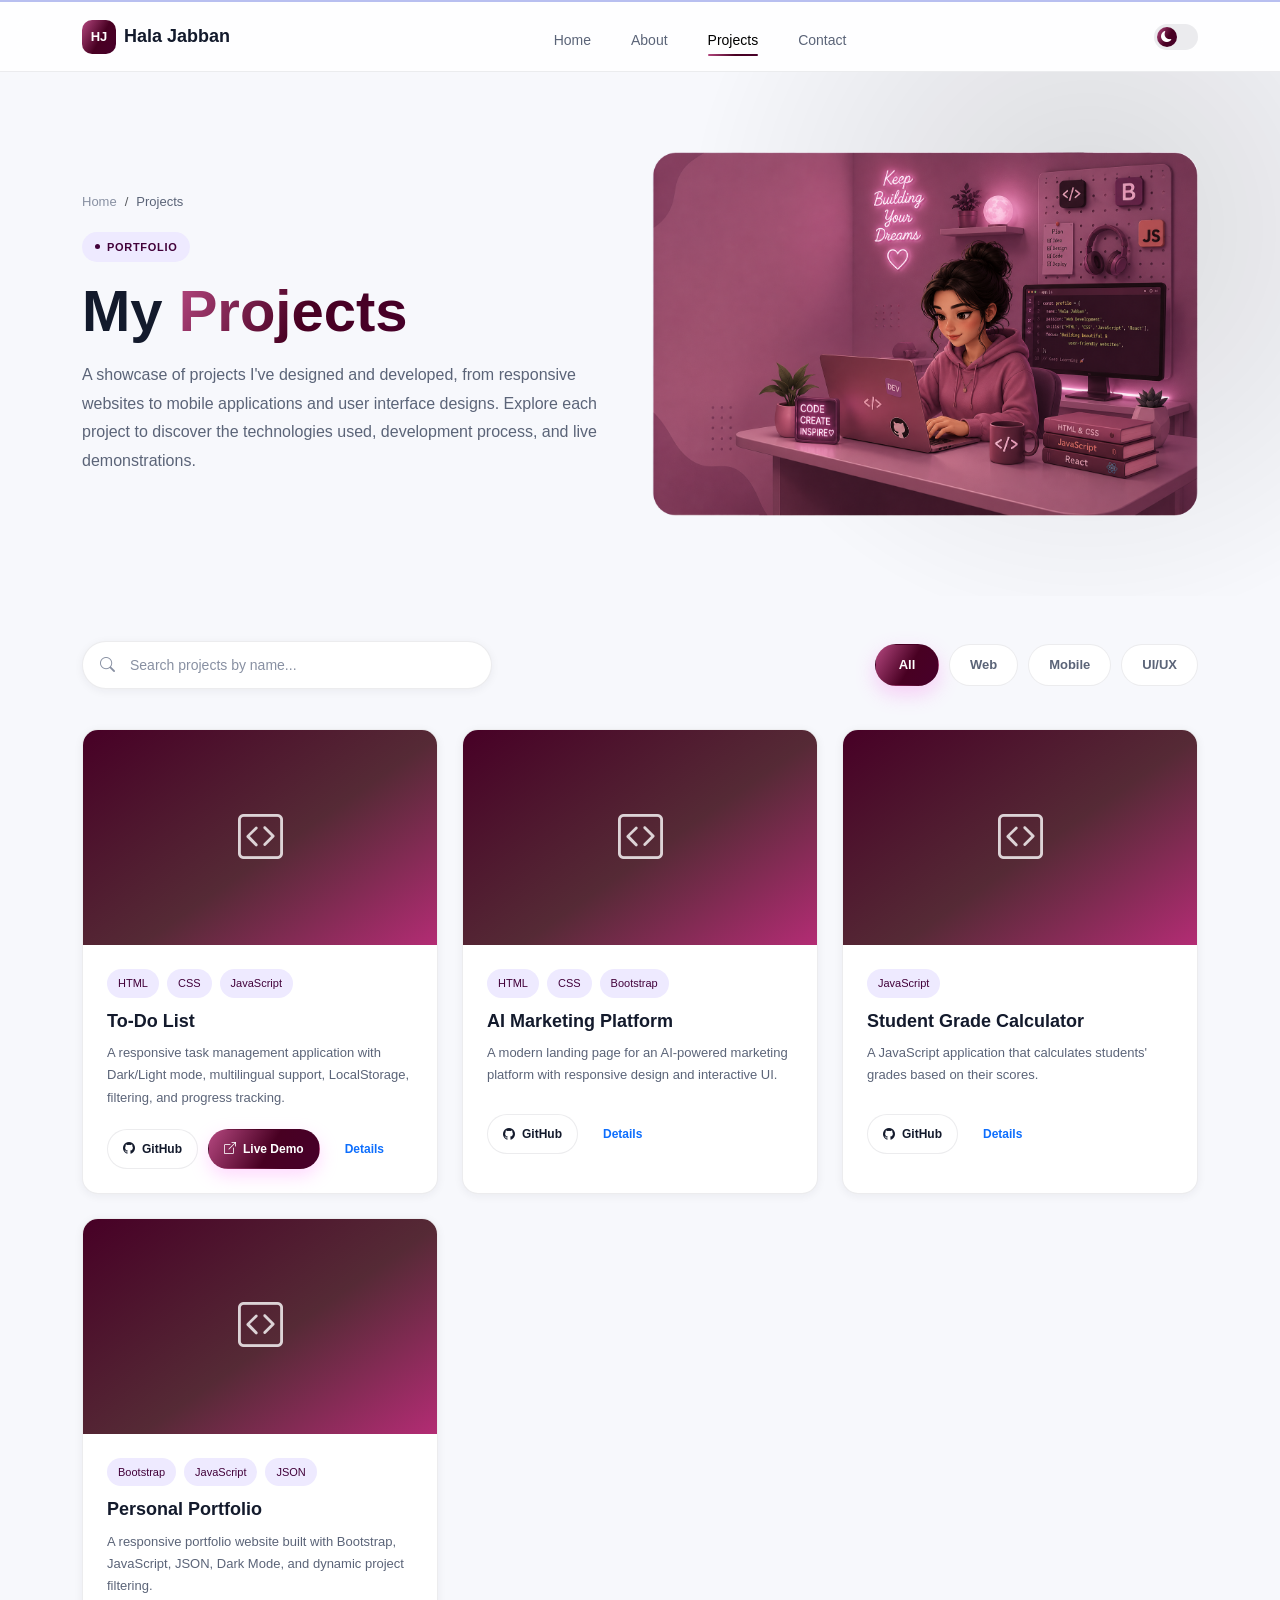
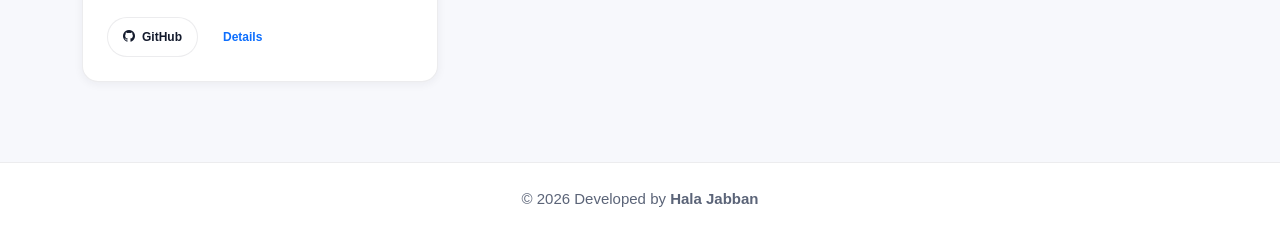
==== index.html @ 67de7672 "seconde update abouthome page and project page" ====
<!doctype html>
<html lang="en">
  <head>
    <meta charset="UTF-8" />

    <meta name="viewport" content="width=device-width, initial-scale=1.0" />

    <meta name="description" content="Personal Portfolio - Projects" />

    <title>Projects | Hala Jabban</title>

    <!-- Bootstrap -->
    <link
      href="https://cdn.jsdelivr.net/npm/bootstrap@5.3.3/dist/css/bootstrap.min.css"
      rel="stylesheet"
    />

    <!-- Bootstrap Icons -->
    <link
      rel="stylesheet"
      href="https://cdn.jsdelivr.net/npm/bootstrap-icons@1.11.3/font/bootstrap-icons.min.css"
    />

    <!-- CSS -->
    <link rel="stylesheet" href="assets/css/style.css" />
  </head>

  <body>
    <!-- ================= Navbar ================= -->

    <header>
      <nav class="navbar navbar-expand-lg portfolio-navbar">
        <div class="container">
          <!-- Logo -->

          <a
            class="navbar-brand d-flex align-items-center gap-2"
            href="../index.html"
          >
            <span class="logo-box">HJ</span>

            <span class="logo-name"> Hala Jabban </span>
          </a>

          <!-- Mobile -->

          <button
            class="navbar-toggler"
            type="button"
            data-bs-toggle="collapse"
            data-bs-target="#mainNavbar"
            aria-controls="mainNavbar"
            aria-expanded="false"
            aria-label="Toggle navigation"
          >
            <span class="navbar-toggler-icon"></span>
          </button>

          <div class="collapse navbar-collapse" id="mainNavbar">
            <ul class="navbar-nav mx-auto">
              <li class="nav-item">
                <a class="nav-link" href="../index.html"> Home </a>
              </li>

              <li class="nav-item">
                <a class="nav-link" href="about.html"> About </a>
              </li>

              <li class="nav-item">
                <a class="nav-link active" href="projects.html"> Projects </a>
              </li>

              <li class="nav-item">
                <a class="nav-link" href="contact.html"> Contact </a>
              </li>
            </ul>

            <!-- Theme -->

            <button class="theme-toggle" id="themeToggle">
              <i class="bi bi-moon-fill" id="themeIcon"></i>
            </button>
          </div>
        </div>
      </nav>
    </header>

    <!-- ================= Hero ================= -->

    <main>
      <section class="projects-hero">
        <div class="container">
          <div class="row align-items-center gy-5">
            <!-- Left -->

            <div class="col-lg-6">
              <!-- Breadcrumb -->

              <nav aria-label="breadcrumb">
                <ol class="breadcrumb">
                  <li class="breadcrumb-item">
                    <a href="../index.html"> Home </a>
                  </li>

                  <li class="breadcrumb-item active" aria-current="page">
                    Projects
                  </li>
                </ol>
              </nav>

              <!-- Badge -->

              <span class="section-badge">
                <span class="badge-dot"></span>

                Portfolio
              </span>

              <!-- Title -->

              <h1 class="projects-title">
                My
                <span>Projects</span>
              </h1>

              <!-- Text -->

              <p class="projects-description">
                A showcase of projects I've designed and developed, from
                responsive websites to mobile applications and user interface
                designs. Explore each project to discover the technologies used,
                development process, and live demonstrations.
              </p>
            </div>

            <!-- Right -->

            <div class="col-lg-6 text-center">
              <img
                src="/assets/imges/img1.png"
                alt="Portfolio Hero"
                class="img-fluid hero-image"
              />
            </div>
          </div>
        </div>
      </section>

    </main>

<section class="projects-section">
  <div class="container">

    <div class="projects-toolbar">

      <div class="search-box">
        <i class="bi bi-search"></i>

        <input
          type="text"
          id="projectSearch"
          placeholder="Search projects by name..."
        />
      </div>

      <div class="filter-buttons">
        <button class="filter-btn active" data-filter="all">All</button>
        <button class="filter-btn" data-filter="web">Web</button>
        <button class="filter-btn" data-filter="mobile">Mobile</button>
        <button class="filter-btn" data-filter="uiux">UI/UX</button>
      </div>

    </div>

    <div class="row g-4" id="projectsContainer"></div>

    <p class="no-projects-message" id="noProjectsMessage">
      No projects found.
    </p>

  </div>
</section>
    <footer class="footer">
      <div class="container">
        <p>
          © 2026 Developed by
          <strong>Hala Jabban</strong>
        </p>
      </div>
    </footer>

   <script src="https://cdn.jsdelivr.net/npm/bootstrap@5.3.3/dist/js/bootstrap.bundle.min.js"></script>

<script src="assets/js/main.js"></script>
<script src="assets/js/projects.js"></script>

  </body>
</html>
---- assets/css/style.css ----
:root {
  --grad-a: #b4477f;
  --grad-b: #480022;
  --grad-c: #47002a;

  --gradient: linear-gradient(
    120deg,
    var(--grad-a) 0%,
    var(--grad-b) 55%,
    var(--grad-c) 100%
  );

  --gradient-soft: linear-gradient(
    120deg,
    rgba(62, 123, 250, 0.14) 0%,
    rgba(139, 92, 246, 0.14) 100%
  );

  --primary-color: #42023a;
  --primary-light: #eeeaff;

  --radius: 16px;
  --radius-sm: 10px;
  --radius-lg: 24px;

  --shadow-sm: 0 2px 10px rgba(30, 41, 59, 0.06);
  --shadow-md: 0 12px 30px rgba(30, 41, 59, 0.1);
  --shadow-lg: 0 24px 60px rgba(30, 41, 59, 0.14);

  --container: 1180px;
  --navbar-height: 72px;

  --font-display: "Poppins", "Inter", sans-serif;
  --font-body: "Inter", sans-serif;

  /* Light Theme */
  --bg: #f7f8fc;
  --bg-alt: #ffffff;
  --surface: rgba(255, 255, 255, 0.72);
  --surface-solid: #ffffff;

  --border: rgba(15, 23, 42, 0.08);

  --text: #131a2c;
  --text-muted: #5b6478;
  --text-faint: #8890a2;

  --nav-bg: rgba(255, 255, 255, 0.85);
  --input-bg: #ffffff;

  --blob-opacity: 0.55;
}

[data-theme="dark"] {
  --bg: #0b1120;
  --bg-alt: #0f1729;
  --surface: rgba(255, 255, 255, 0.045);
  --surface-solid: #121b31;

  --border: rgba(255, 255, 255, 0.09);

  --text: #eef1fa;
  --text-muted: #a6aec4;
  --text-faint: #6e7690;

  --nav-bg: rgba(11, 17, 32, 0.85);
  --input-bg: #101a30;

  --primary-light: rgba(139, 92, 246, 0.18);

  --blob-opacity: 0.35;

  --shadow-sm: 0 2px 10px rgba(0, 0, 0, 0.25);
  --shadow-md: 0 12px 30px rgba(0, 0, 0, 0.35);
  --shadow-lg: 0 24px 60px rgba(0, 0, 0, 0.45);
}

/* Reset */

* {
  margin: 0;
  padding: 0;
  box-sizing: border-box;
}

html {
  scroll-behavior: smooth;
}

body {
  min-height: 100vh;

  font-family: var(--font-body);

  background-color: var(--bg);
  color: var(--text);

  transition:
    background-color 0.3s ease,
    color 0.3s ease;
}

/* Navbar */

.portfolio-navbar {
  min-height: var(--navbar-height);

  background-color: var(--nav-bg);

  border-top: 2px solid #b8bff0;
  border-bottom: 1px solid var(--border);

  padding: 0;

  backdrop-filter: blur(14px);
}

.navbar-brand {
  text-decoration: none;
}

.logo-box {
  width: 34px;
  height: 34px;

  display: inline-flex;
  justify-content: center;
  align-items: center;

  background: var(--gradient);
  color: #ffffff;

  border-radius: 10px;

  font-size: 13px;
  font-weight: 700;
}

.logo-name {
  color: var(--text);

  font-family: var(--font-display);
  font-size: 18px;
  font-weight: 700;
}

.navbar-nav {
  gap: 20px;
}

.nav-link {
  position: relative;

  padding: 25px 10px 18px !important;

  color: var(--text-muted);

  font-size: 14px;
  font-weight: 500;

  transition: color 0.3s ease;
}

.nav-link:hover,
.nav-link.active {
  color: var(--text);
}

.nav-link.active::after {
  content: "";

  position: absolute;

  left: 10px;
  right: 10px;
  bottom: 13px;

  height: 2px;

  background: var(--gradient);

  border-radius: 20px;
}

/* Theme Toggle */

.theme-toggle {
  width: 44px;
  height: 26px;

  display: flex;
  align-items: center;

  padding: 3px;

  background-color: var(--border);

  border: none;
  border-radius: 20px;

  cursor: pointer;
}

.theme-toggle i {
  width: 20px;
  height: 20px;

  display: flex;
  justify-content: center;
  align-items: center;

  background: var(--gradient);
  color: #ffffff;

  border-radius: 50%;

  font-size: 11px;

  transition: transform 0.3s ease;
}

[data-theme="dark"] .theme-toggle i {
  transform: translateX(18px);
}

/* Projects Hero */

.projects-hero {
  min-height: 520px;

  display: flex;
  align-items: center;

  padding: 80px 0;

  background:
    radial-gradient(
      circle at 85% 30%,
      rgba(0, 0, 0, 0.12),
      transparent 35%
    ),
    var(--bg);
}

.hero-image {
  display: block;

  width: 100%;
  max-width: 650px;
  height: auto;

  margin-inline: auto;

  border-radius: var(--radius-lg);

  animation: float 5s ease-in-out infinite;
}

@keyframes float {
  0%,
  100% {
    transform: translateY(0);
  }

  50% {
    transform: translateY(-12px);
  }
}

/* Breadcrumb */

.breadcrumb {
  margin-bottom: 20px;
}

.breadcrumb-item,
.breadcrumb-item a {
  color: var(--text-faint);

  font-size: 13px;
  text-decoration: none;
}

.breadcrumb-item a:hover {
  color: var(--primary-color);
}

.breadcrumb-item.active {
  color: var(--text-muted);
}

/* Portfolio Badge */

.section-badge {
  display: inline-flex;
  align-items: center;

  gap: 7px;

  margin-bottom: 16px;
  padding: 7px 13px;

  background-color: var(--primary-light);
  color: var(--primary-color);

  border-radius: 20px;

  font-size: 11px;
  font-weight: 700;

  letter-spacing: 0.7px;
  text-transform: uppercase;
}

.badge-dot {
  width: 5px;
  height: 5px;

  background-color: var(--primary-color);

  border-radius: 50%;
}

/* Title */

.projects-title {
  margin-bottom: 16px;

  color: var(--text);

  font-family: var(--font-display);
  font-size: clamp(36px, 5vw, 58px);
  font-weight: 700;
  line-height: 1.15;
}


.projects-title span {
  background: var(--gradient);

  background-clip: text;
  -webkit-background-clip: text;

  color: transparent;
  -webkit-text-fill-color: transparent;
}

/* Description */

.projects-description {
  max-width: 560px;

  margin: 0;

  color: var(--text-muted);

  font-size: 16px;
  line-height: 1.8;
}

/* Footer */

.footer {
  padding: 25px 0;

  background-color: var(--bg-alt);
  color: var(--text-muted);

  border-top: 1px solid var(--border);

  text-align: center;
  font-size: 15px;
}

.footer p {
  margin: 0;
}

/* Responsive */

@media (max-width: 991px) {
  .portfolio-navbar {
    padding: 12px 0;
  }

  .navbar-collapse {
    padding-top: 15px;
  }

  .navbar-nav {
    gap: 0;
  }

  .nav-link {
    padding: 12px 0 !important;
  }

  .nav-link.active::after {
    left: 0;
    right: auto;
    bottom: 4px;

    width: 35px;
  }

  .theme-toggle {
    margin: 15px 0;
  }

  .projects-hero {
    padding: 60px 0;
  }

  .hero-image {
    max-width: 520px;
  }
}

@media (max-width: 576px) {
  .projects-hero {
    padding: 45px 0;
  }

  .projects-title {
    font-size: 36px;
  }

  .projects-description {
    font-size: 14px;
  }

  .hero-image {
    max-width: 100%;
  }
  
}
/* ==============================
   Projects Section
============================== */

.projects-section {
  padding: 45px 0 80px;
  background-color: var(--bg);
}

/* Search And Filter */

.projects-toolbar {
  display: flex;
  justify-content: space-between;
  align-items: center;

  gap: 24px;
  margin-bottom: 40px;
}

.search-box {
  width: 100%;
  max-width: 410px;

  position: relative;
}

.search-box i {
  position: absolute;
  top: 50%;
  left: 18px;

  transform: translateY(-50%);

  color: var(--text-faint);
  font-size: 15px;
}

.search-box input {
  width: 100%;
  height: 48px;

  padding: 0 20px 0 47px;

  background-color: var(--surface-solid);
  color: var(--text);

  border: 1px solid var(--border);
  border-radius: 30px;

  font-size: 14px;

  outline: none;

  box-shadow: var(--shadow-sm);

  transition:
    border-color 0.3s ease,
    box-shadow 0.3s ease;
}

.search-box input::placeholder {
  color: var(--text-faint);
}

.search-box input:focus {
  border-color: var(--grad-b);
  box-shadow: 0 0 0 4px rgba(246, 92, 151, 0.51);
}

/* Filter Buttons */

.filter-buttons {
  display: flex;
  align-items: center;

  gap: 10px;
}

.filter-btn {
  min-width: 64px;

  padding: 10px 20px;

  background-color: var(--surface-solid);
  color: var(--text-muted);

  border: 1px solid var(--border);
  border-radius: 25px;

  font-size: 13px;
  font-weight: 600;

  cursor: pointer;

  transition:
    color 0.3s ease,
    background-color 0.3s ease,
    transform 0.3s ease;
}

.filter-btn:hover {
  color: var(--grad-b);
  transform: translateY(-2px);
}

.filter-btn.active {
  background: var(--gradient);
  color: #ffffff;
  border-color: transparent;

  box-shadow: 0 8px 20px rgba(246, 92, 233, 0.28);
}

/* Project Card */

.project-card {
  height: 100%;

  overflow: hidden;

  background-color: var(--surface-solid);

  border: 1px solid var(--border);
  border-radius: var(--radius);

  box-shadow: var(--shadow-sm);

  transition:
    transform 0.3s ease,
    box-shadow 0.3s ease;
}

.project-card:hover {
  transform: translateY(-8px);
  box-shadow: var(--shadow-md);
}

.project-card-image {
  height: 215px;

  position: relative;

  display: flex;
  justify-content: center;
  align-items: center;

  background: linear-gradient(
    145deg,
    #470026 0%,
    #34000ed5 55%,
    #b32c74 100%
  );

  color: rgba(255, 255, 255, 0.8);

  font-size: 45px;
}

.project-card-image img {
  width: 100%;
  height: 100%;
  object-fit: cover;
}

.project-image-fallback {
  position: absolute;
}

.project-card-content {
  padding: 24px;
}

.project-tags {
  display: flex;
  flex-wrap: wrap;

  gap: 8px;
  margin-bottom: 13px;
}

.project-tags span {
  padding: 6px 11px;

  background-color: var(--primary-light);
  color: var(--primary-color);

  border-radius: 20px;

  font-size: 11px;
  font-weight: 500;
}

.project-card h3 {
  margin-bottom: 10px;

  color: var(--text);

  font-family: var(--font-display);
  font-size: 18px;
  font-weight: 700;
}

.project-card p {
  min-height: 52px;

  margin-bottom: 20px;

  color: var(--text-muted);

  font-size: 13px;
  line-height: 1.7;
}

/* Card Buttons */

.project-buttons {
  display: flex;
  flex-wrap: wrap;

  gap: 10px;
}

.project-btn {
  display: inline-flex;
  align-items: center;
  justify-content: center;

  gap: 7px;

  padding: 10px 15px;

  border-radius: 25px;

  font-size: 12px;
  font-weight: 600;

  text-decoration: none;

  transition:
    transform 0.3s ease,
    box-shadow 0.3s ease;
}

.github-btn {
  background-color: var(--surface-solid);
  color: var(--text);

  border: 1px solid var(--border);
}

.demo-btn {
  background: var(--gradient);
  color: #ffffff;

  border: 1px solid transparent;

  box-shadow: 0 7px 17px rgba(255, 175, 252, 0.475);
}

.project-btn:hover {
  transform: translateY(-2px);
}

.github-btn:hover {
  color: var(--primary-color);
}

.demo-btn:hover {
  color: #ffffff;
  box-shadow: 0 10px 22px rgba(59, 57, 75, 0.35);
}

/* Empty Message */

.no-projects-message {
  display: none;

  margin-top: 35px;

  color: var(--text-muted);

  text-align: center;
  font-size: 16px;
}

/* Hidden Project */

.project-item.hide-project {
  display: none;
}

/* Project Details */

.project-details-section {
  min-height: calc(100vh - var(--navbar-height) - 76px);
  padding: 70px 0 90px;
}

.project-details-card {
  display: grid;
  grid-template-columns: minmax(260px, 0.8fr) minmax(0, 1.2fr);
  overflow: hidden;
  background-color: var(--surface-solid);
  border: 1px solid var(--border);
  border-radius: var(--radius-lg);
  box-shadow: var(--shadow-md);
}

.project-details-icon {
  min-height: 420px;
  display: grid;
  place-items: center;
  background: var(--gradient);
  color: rgba(255, 255, 255, 0.88);
  font-size: 76px;
}

.project-details-icon img {
  width: 100%;
  height: 100%;
  min-height: 420px;
  object-fit: cover;
}

.project-details-content {
  align-self: center;
  padding: clamp(32px, 6vw, 70px);
}

.project-details-content h1 {
  margin-bottom: 18px;
  color: var(--text);
  font-family: var(--font-display);
  font-size: clamp(32px, 5vw, 52px);
  font-weight: 700;
}

.project-details-content p {
  margin-bottom: 28px;
  color: var(--text-muted);
  font-size: 16px;
  line-height: 1.8;
}

.project-status {
  padding: 80px 20px;
  color: var(--text-muted);
  text-align: center;
}

/* Responsive */

@media (max-width: 768px) {
  .projects-toolbar {
    flex-direction: column;
    align-items: stretch;
  }

  .search-box {
    max-width: 100%;
  }

  .filter-buttons {
    justify-content: center;
    flex-wrap: wrap;
  }

  .project-card-image {
    height: 190px;
  }

  .project-details-card {
    grid-template-columns: 1fr;
  }

  .project-details-icon {
    min-height: 230px;
  }
}
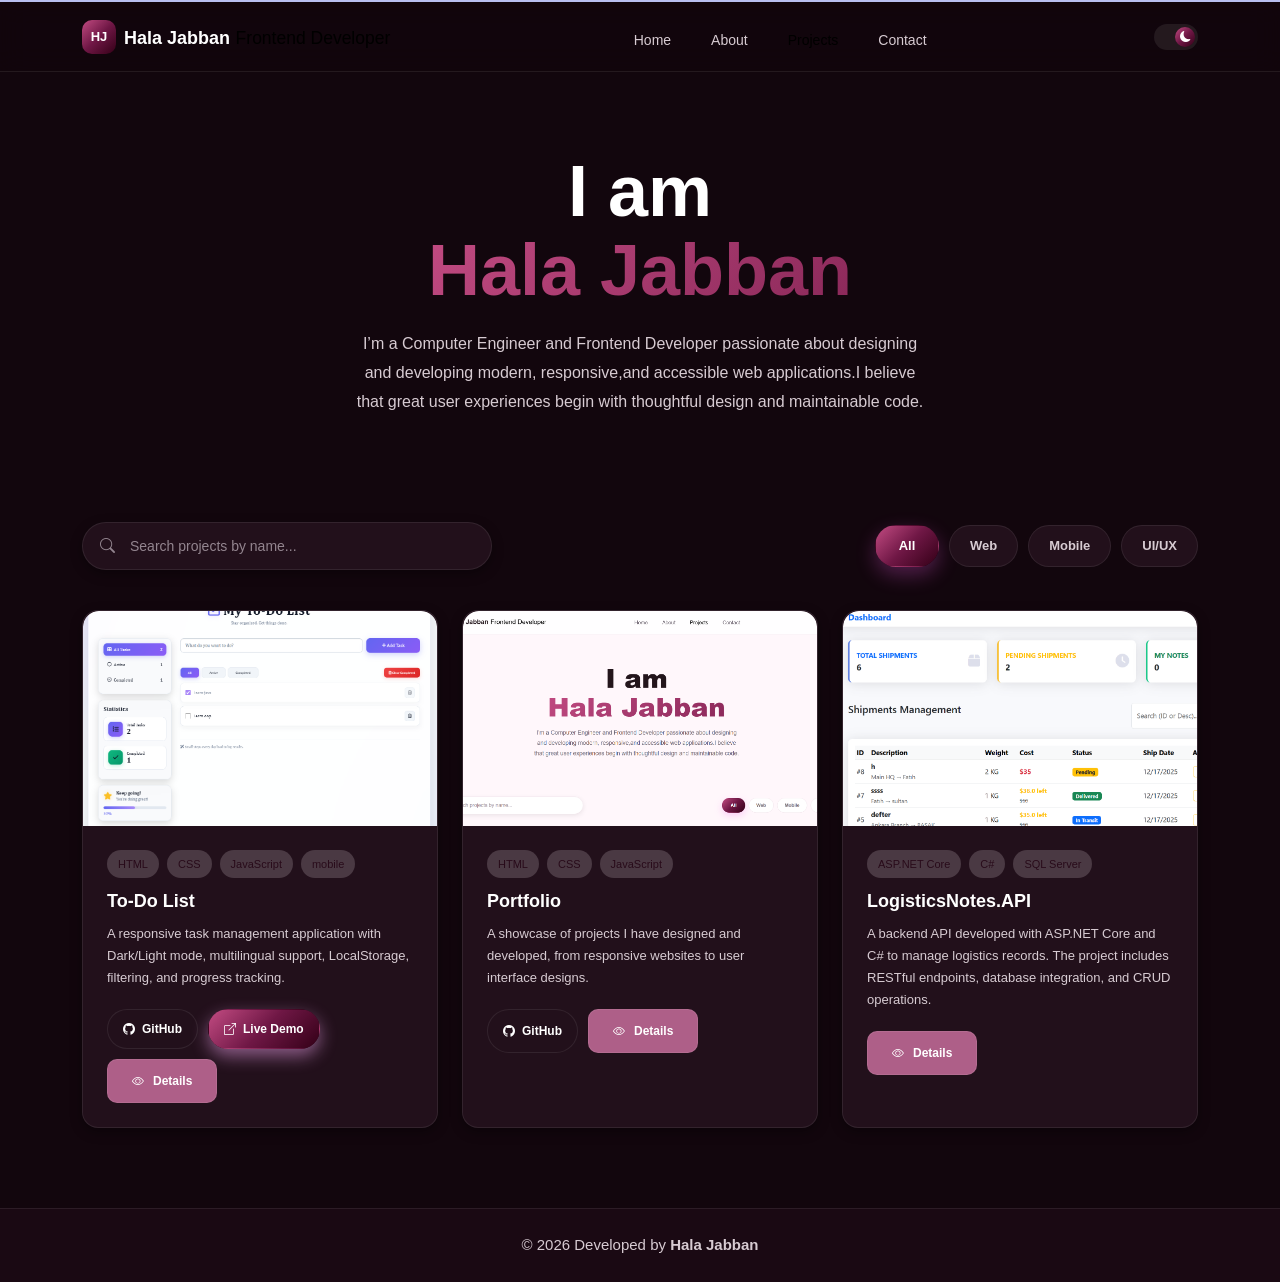
==== commit 4bffee28: "modify codes and adding new ext." ====
--- a/index.html
+++ b/index.html
@@ -33,14 +33,14 @@
         <div class="container">
           <!-- Logo -->
 
-          <a
-            class="navbar-brand d-flex align-items-center gap-2"
-            href="../index.html"
-          >
-            <span class="logo-box">HJ</span>
+         <a class="navbar-brand d-flex align-items-center gap-2" href="index.html">
+  <span class="logo-box">HJ</span>
 
-            <span class="logo-name"> Hala Jabban </span>
-          </a>
+  <div class="logo-text">
+    <span class="logo-name">Hala Jabban</span>
+    <small class="logo-role">Frontend Developer</small>
+  </div>
+</a>
 
           <!-- Mobile -->
 
@@ -59,7 +59,7 @@
           <div class="collapse navbar-collapse" id="mainNavbar">
             <ul class="navbar-nav mx-auto">
               <li class="nav-item">
-                <a class="nav-link" href="../index.html"> Home </a>
+                <a class="nav-link" href="index.html"> Home </a>
               </li>
 
               <li class="nav-item">
@@ -86,68 +86,31 @@
     </header>
 
     <!-- ================= Hero ================= -->
+<main>
+  <section class="projects-hero">
+    <div class="container">
+      <div class="row justify-content-center">
+        <div class="col-lg-10 col-xl-8 text-center">
 
-    <main>
-      <section class="projects-hero">
-        <div class="container">
-          <div class="row align-items-center gy-5">
-            <!-- Left -->
+       
 
-            <div class="col-lg-6">
-              <!-- Breadcrumb -->
 
-              <nav aria-label="breadcrumb">
-                <ol class="breadcrumb">
-                  <li class="breadcrumb-item">
-                    <a href="../index.html"> Home </a>
-                  </li>
+          <h1 class="projects-title">
+            I am <span></span>
+            <br>
+          <span>Hala Jabban</span>
+          </h1>
 
-                  <li class="breadcrumb-item active" aria-current="page">
-                    Projects
-                  </li>
-                </ol>
-              </nav>
+          <p class="projects-description">
+       I’m a Computer Engineer and Frontend Developer passionate about designing and developing modern,
+        responsive,and accessible web applications.I believe that great user experiences begin with thoughtful design and maintainable code.
+          </p>
 
-              <!-- Badge -->
-
-              <span class="section-badge">
-                <span class="badge-dot"></span>
-
-                Portfolio
-              </span>
-
-              <!-- Title -->
-
-              <h1 class="projects-title">
-                My
-                <span>Projects</span>
-              </h1>
-
-              <!-- Text -->
-
-              <p class="projects-description">
-                A showcase of projects I've designed and developed, from
-                responsive websites to mobile applications and user interface
-                designs. Explore each project to discover the technologies used,
-                development process, and live demonstrations.
-              </p>
-            </div>
-
-            <!-- Right -->
-
-            <div class="col-lg-6 text-center">
-              <img
-                src="/assets/imges/img1.png"
-                alt="Portfolio Hero"
-                class="img-fluid hero-image"
-              />
-            </div>
-          </div>
         </div>
-      </section>
-
-    </main>
-
+      </div>
+    </div>
+  </section>
+</main>
 <section class="projects-section">
   <div class="container">
 
@@ -180,6 +143,8 @@
 
   </div>
 </section>
+
+
     <footer class="footer">
       <div class="container">
         <p>
@@ -189,8 +154,7 @@
       </div>
     </footer>
 
-   <script src="https://cdn.jsdelivr.net/npm/bootstrap@5.3.3/dist/js/bootstrap.bundle.min.js"></script>
-
+  <script src="https://cdn.jsdelivr.net/npm/bootstrap@5.3.3/dist/js/bootstrap.bundle.min.js"></script>
 <script src="assets/js/main.js"></script>
 <script src="assets/js/projects.js"></script>
 
--- a/assets/css/style.css
+++ b/assets/css/style.css
@@ -1,31 +1,32 @@
 :root {
-  --grad-a: #b4477f;
-  --grad-b: #480022;
-  --grad-c: #47002a;
+  /* Gradient */
+  --grad-a: #c24b82;
+  --grad-b: #6f1745;
+  --grad-c: #340017;
 
   --gradient: linear-gradient(
-    120deg,
-    var(--grad-a) 0%,
-    var(--grad-b) 55%,
-    var(--grad-c) 100%
+    135deg,
+    var(--grad-a),
+    var(--grad-b),
+    var(--grad-c)
   );
 
   --gradient-soft: linear-gradient(
-    120deg,
-    rgba(62, 123, 250, 0.14) 0%,
-    rgba(139, 92, 246, 0.14) 100%
+    135deg,
+    rgba(194, 75, 130, 0.12),
+    rgba(111, 23, 69, 0.12)
   );
 
-  --primary-color: #42023a;
-  --primary-light: #eeeaff;
+  --primary-color: #210011d0;
+  --primary-light: rgba(139, 30, 87, 0.12);
 
   --radius: 16px;
   --radius-sm: 10px;
   --radius-lg: 24px;
 
-  --shadow-sm: 0 2px 10px rgba(30, 41, 59, 0.06);
-  --shadow-md: 0 12px 30px rgba(30, 41, 59, 0.1);
-  --shadow-lg: 0 24px 60px rgba(30, 41, 59, 0.14);
+  --shadow-sm: 0 4px 12px rgba(0, 0, 0, 0.08);
+  --shadow-md: 0 10px 28px rgba(0, 0, 0, 0.12);
+  --shadow-lg: 0 20px 50px rgba(0, 0, 0, 0.16);
 
   --container: 1180px;
   --navbar-height: 72px;
@@ -34,46 +35,48 @@
   --font-body: "Inter", sans-serif;
 
   /* Light Theme */
-  --bg: #f7f8fc;
+  --bg: #fff7fb;
   --bg-alt: #ffffff;
-  --surface: rgba(255, 255, 255, 0.72);
+  --surface: rgba(255, 255, 255, 0.8);
   --surface-solid: #ffffff;
 
-  --border: rgba(15, 23, 42, 0.08);
-
-  --text: #131a2c;
-  --text-muted: #5b6478;
-  --text-faint: #8890a2;
-
-  --nav-bg: rgba(255, 255, 255, 0.85);
+  --border: rgba(139, 30, 87, 0.12);
+
+  --text: #23151b;
+  --text-muted: #6d6470;
+  --text-faint: #9b8d98;
+
+  --nav-bg: rgba(255, 255, 255, 0.92);
   --input-bg: #ffffff;
 
   --blob-opacity: 0.55;
 }
 
 [data-theme="dark"] {
-  --bg: #0b1120;
-  --bg-alt: #0f1729;
-  --surface: rgba(255, 255, 255, 0.045);
-  --surface-solid: #121b31;
-
-  --border: rgba(255, 255, 255, 0.09);
-
-  --text: #eef1fa;
-  --text-muted: #a6aec4;
-  --text-faint: #6e7690;
-
-  --nav-bg: rgba(11, 17, 32, 0.85);
-  --input-bg: #101a30;
-
-  --primary-light: rgba(139, 92, 246, 0.18);
+  --bg: #12060d;
+  --bg-alt: #1a0913;
+
+  --surface: rgba(255, 255, 255, 0.05);
+  --surface-solid: #22101b;
+
+  --border: rgba(255, 255, 255, 0.08);
+
+  --text: #ffffff;
+  --text-muted: #d7cbd2;
+  --text-faint: #93858f;
+
+  --nav-bg: rgba(18, 6, 13, 0.92);
+  --input-bg: #f5edf1;
+
+  --primary-light: rgba(251, 244, 247, 0.18);
 
   --blob-opacity: 0.35;
 
-  --shadow-sm: 0 2px 10px rgba(0, 0, 0, 0.25);
-  --shadow-md: 0 12px 30px rgba(0, 0, 0, 0.35);
-  --shadow-lg: 0 24px 60px rgba(0, 0, 0, 0.45);
-}
+  --shadow-sm: 0 4px 12px rgba(0, 0, 0, 0.35);
+  --shadow-md: 0 10px 28px rgba(0, 0, 0, 0.45);
+  --shadow-lg: 0 20px 50px rgba(0, 0, 0, 0.55);
+}
+
 
 /* Reset */
 
@@ -174,12 +177,7 @@
   left: 10px;
   right: 10px;
   bottom: 13px;
-
-  height: 2px;
-
   background: var(--gradient);
-
-  border-radius: 20px;
 }
 
 /* Theme Toggle */
@@ -226,134 +224,77 @@
 /* Projects Hero */
 
 .projects-hero {
-  min-height: 520px;
-
-  display: flex;
-  align-items: center;
-
-  padding: 80px 0;
-
-  background:
-    radial-gradient(
-      circle at 85% 30%,
-      rgba(0, 0, 0, 0.12),
-      transparent 35%
-    ),
-    var(--bg);
-}
-
-.hero-image {
-  display: block;
-
-  width: 100%;
-  max-width: 650px;
-  height: auto;
-
-  margin-inline: auto;
-
-  border-radius: var(--radius-lg);
-
-  animation: float 5s ease-in-out infinite;
-}
-
-@keyframes float {
-  0%,
-  100% {
-    transform: translateY(0);
-  }
-
-  50% {
-    transform: translateY(-12px);
-  }
-}
-
-/* Breadcrumb */
+  padding: 80px 0 60px;
+  text-align: center;
+}
+
+.projects-hero .row {
+  justify-content: center;
+}
+
+.projects-hero .container {
+  max-width: 900px;
+}
 
 .breadcrumb {
-  margin-bottom: 20px;
-}
-
-.breadcrumb-item,
-.breadcrumb-item a {
-  color: var(--text-faint);
-
-  font-size: 13px;
-  text-decoration: none;
-}
-
-.breadcrumb-item a:hover {
-  color: var(--primary-color);
-}
-
-.breadcrumb-item.active {
-  color: var(--text-muted);
-}
-
-/* Portfolio Badge */
+  justify-content: center;
+}
 
 .section-badge {
   display: inline-flex;
-  align-items: center;
-
-  gap: 7px;
-
-  margin-bottom: 16px;
-  padding: 7px 13px;
-
-  background-color: var(--primary-light);
-  color: var(--primary-color);
-
-  border-radius: 20px;
-
-  font-size: 11px;
-  font-weight: 700;
-
-  letter-spacing: 0.7px;
-  text-transform: uppercase;
-}
-
-.badge-dot {
-  width: 5px;
-  height: 5px;
-
-  background-color: var(--primary-color);
-
-  border-radius: 50%;
-}
-
-/* Title */
+  margin: 0 auto 20px;
+}
+
+/* My Projects */
 
 .projects-title {
-  margin-bottom: 16px;
-
-  color: var(--text);
-
   font-family: var(--font-display);
-  font-size: clamp(36px, 5vw, 58px);
-  font-weight: 700;
-  line-height: 1.15;
-}
-
+  font-size: clamp(42px, 7vw, 72px);
+  font-weight: 800;
+  line-height: 1.1;
+
+  margin-bottom: 20px;
+
+  cursor: pointer;
+
+  transition:
+    transform 0.4s ease,
+    letter-spacing 0.4s ease;
+}
 
 .projects-title span {
   background: var(--gradient);
-
+  background-size: 300% 300%;
   background-clip: text;
   -webkit-background-clip: text;
-
   color: transparent;
   -webkit-text-fill-color: transparent;
 }
 
+.projects-title:hover {
+  transform: scale(1.05);
+  letter-spacing: 1px;
+}
+
+.projects-title:hover span {
+  animation: gradientMove 2s linear infinite;
+}
+
+@keyframes gradientMove {
+  0% {
+    background-position: 0% 50%;
+  }
+
+  100% {
+    background-position: 300% 50%;
+  }
+}
 /* Description */
 
 .projects-description {
-  max-width: 560px;
-
-  margin: 0;
-
+  max-width: 700px;
+  margin: 0 auto;
   color: var(--text-muted);
-
   font-size: 16px;
   line-height: 1.8;
 }
@@ -432,7 +373,6 @@
   .hero-image {
     max-width: 100%;
   }
-  
 }
 /* ==============================
    Projects Section
@@ -581,12 +521,7 @@
   justify-content: center;
   align-items: center;
 
-  background: linear-gradient(
-    145deg,
-    #470026 0%,
-    #34000ed5 55%,
-    #b32c74 100%
-  );
+  background: linear-gradient(145deg, #470026 0%, #34000ed5 55%, #b32c74 100%);
 
   color: rgba(255, 255, 255, 0.8);
 
@@ -803,7 +738,18 @@
   }
 
   .project-card-image {
-    height: 190px;
+    overflow: hidden;
+  }
+
+  .project-card-image img {
+    width: 100%;
+    height: 100%;
+    object-fit: cover;
+    transition: transform 0.5s ease;
+  }
+
+  .project-card:hover img {
+    transform: scale(1.08);
   }
 
   .project-details-card {
@@ -814,3 +760,188 @@
     min-height: 230px;
   }
 }
+.project-image {
+  width: 100%;
+  height: 220px;
+  object-fit: cover;
+  display: block;
+}
+
+.project-card-image {
+  overflow: hidden;
+  border-radius: 16px 16px 0 0;
+}
+.details-btn {
+  background: transparent;
+  border: 1px solid var(--border);
+  color: var(--text);
+}
+
+.details-btn:hover {
+  background: var(--gradient);
+  color: white;
+  border-color: transparent;
+}
+/*** details*/
+.project-details-section {
+  min-height: 100vh;
+  padding: 100px 0 70px;
+  background-color: var(--bg);
+  color: var(--text);
+   background: var(--bg);
+  color: var(--text);
+}
+
+.back-projects-link {
+  display: inline-flex;
+  align-items: center;
+  gap: 8px;
+  margin-bottom: 25px;
+  color: var(--primary-color);
+  font-weight: 600;
+  text-decoration: none;
+}
+
+.project-details-card {
+  background-color: var(--surface-solid);
+  border: 1px solid var(--border);
+  box-shadow: var(--shadow-md);
+  background: var(--surface-solid);
+}
+.details-image-wrapper {
+  height: 450px;
+
+  display: flex;
+  justify-content: center;
+  align-items: center;
+background-color: var(--bg-alt);
+  padding: 30px;
+}
+
+.details-image {
+  width: auto;
+  max-width: 100%;
+  height: auto;
+  max-height: 480px;
+  object-fit: contain;
+}
+
+.details-content {
+  padding: 40px;
+}
+
+.details-category {
+  display: inline-block;
+  margin-bottom: 15px;
+  padding: 7px 16px;
+  border-radius: 50px;
+  background-color: rgba(99, 102, 241, 0.12);
+  color: var(--primary-color);
+  font-weight: 600;
+  text-transform: capitalize;
+}
+
+.details-content h1 {
+  margin-bottom: 18px;
+  font-size: clamp(2rem, 5vw, 3.5rem);
+}
+
+.details-description {
+  max-width: 850px;
+  color: var(--text-muted);
+  font-size: 1.08rem;
+  line-height: 1.8;
+}
+
+.details-block {
+  margin-top: 35px;
+}
+
+.details-block h2 {
+  margin-bottom: 15px;
+  font-size: 1.4rem;
+}
+
+.details-tags {
+  display: flex;
+  flex-wrap: wrap;
+  gap: 10px;
+}
+
+.details-tag {
+  padding: 8px 15px;
+  border: 1px solid var(--border);
+  border-radius: 50px;
+  font-size: 0.9rem;
+}
+
+.details-features {
+  display: grid;
+  grid-template-columns: repeat(2, 1fr);
+  gap: 12px 25px;
+  padding: 0;
+  list-style: none;
+}
+
+.details-features li {
+  display: flex;
+  align-items: center;
+  gap: 10px;
+}
+
+.details-features i {
+  color: var(--primary-color);
+}
+
+.details-buttons {
+  display: flex;
+  flex-wrap: wrap;
+  gap: 14px;
+  margin-top: 35px;
+}
+
+.details-btn {
+  display: inline-flex;
+  align-items: center;
+  gap: 9px;
+  padding: 12px 24px;
+  border-radius: 10px;
+  text-decoration: none;
+  font-weight: 600;
+  background-color: #6c63ff;
+  color: #ffffff;
+}
+
+.demo-details-btn {
+  background-color: var(--primary-color);
+  color: #ffffff;
+}
+
+.project-error {
+  padding: 80px 20px;
+  text-align: center;
+}
+
+.project-error i {
+  font-size: 3rem;
+  color: var(--primary-color);
+}
+.details-btn {
+  background-color: #ae5f88;
+  color: #ffffff;
+}
+
+.details-btn:hover {
+  background-color: #9b3b6d;
+  color: #ffffff;
+}
+
+@media (max-width: 768px) {
+  .details-content {
+    padding: 25px;
+  }
+
+  .details-features {
+    grid-template-columns: 1fr;
+  }
+}
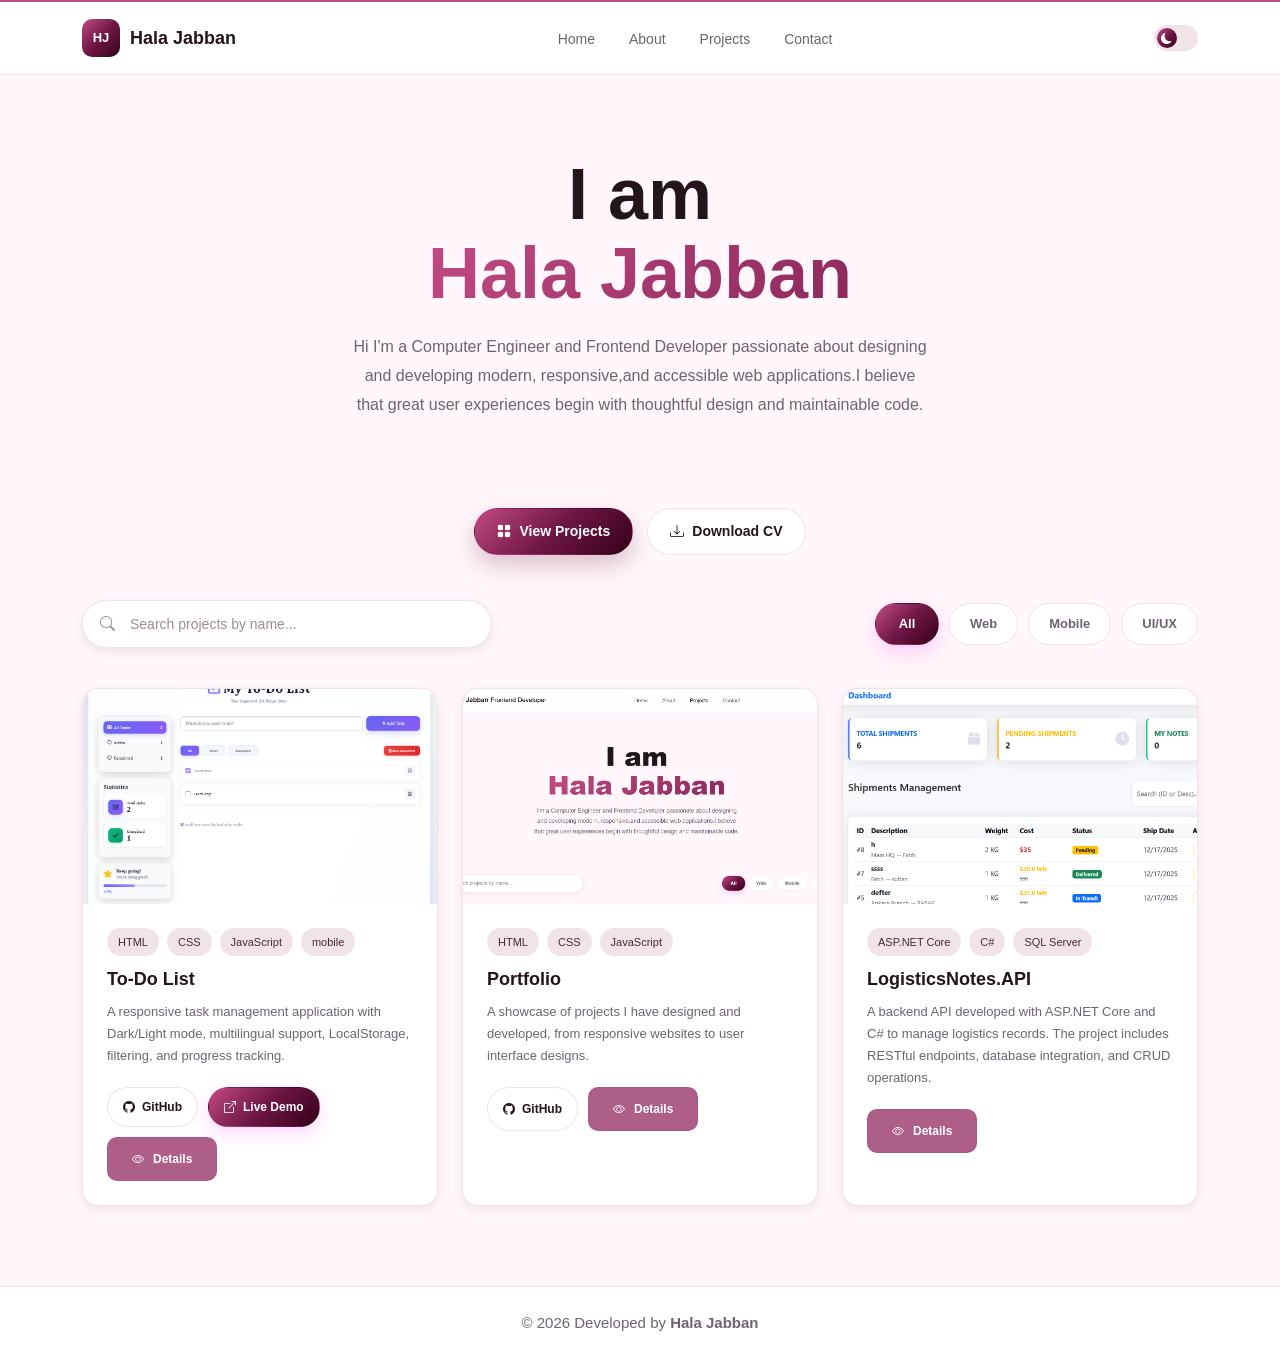
==== commit 2b758ce4: "modify codes and adding new ext." ====
--- a/index.html
+++ b/index.html
@@ -2,6 +2,8 @@
 <html lang="en">
   <head>
     <meta charset="UTF-8" />
+
+    <script src="assets/js/main.js" defer></script>
 
     <meta name="viewport" content="width=device-width, initial-scale=1.0" />
 
@@ -22,7 +24,9 @@
     />
 
     <!-- CSS -->
-    <link rel="stylesheet" href="assets/css/style.css" />
+    <link rel="stylesheet" href="assets/css/light-theme.css" />
+    <link rel="stylesheet" href="assets/css/dark-theme.css" />
+    <link rel="stylesheet" href="assets/css/base.css" />
   </head>
 
   <body>
@@ -33,13 +37,9 @@
         <div class="container">
           <!-- Logo -->
 
-         <a class="navbar-brand d-flex align-items-center gap-2" href="index.html">
+         <a class="navbar-brand" href="index.html">
   <span class="logo-box">HJ</span>
-
-  <div class="logo-text">
-    <span class="logo-name">Hala Jabban</span>
-    <small class="logo-role">Frontend Developer</small>
-  </div>
+  <span class="logo-name">Hala Jabban</span>
 </a>
 
           <!-- Mobile -->
@@ -67,7 +67,7 @@
               </li>
 
               <li class="nav-item">
-                <a class="nav-link active" href="projects.html"> Projects </a>
+                <a class="nav-link" href="projects.html"> Projects </a>
               </li>
 
               <li class="nav-item">
@@ -86,64 +86,71 @@
     </header>
 
     <!-- ================= Hero ================= -->
-<main>
-  <section class="projects-hero">
-    <div class="container">
-      <div class="row justify-content-center">
-        <div class="col-lg-10 col-xl-8 text-center">
+    <main>
+      <section class="projects-hero">
+        <div class="container">
+          <div class="row justify-content-center">
+            <div class="col-lg-10 col-xl-8 text-center">
+              <h1 class="projects-title">
+                I am <span></span>
+                <br />
+                <span>Hala Jabban</span>
+              </h1>
 
-       
+              <p class="projects-description">
+                Hi  I'm a Computer Engineer and Frontend Developer passionate about
+                designing and developing modern, responsive,and accessible web
+                applications.I believe that great user experiences begin with
+                thoughtful design and maintainable code.
+              </p>
+            </div>
+          </div>
+        </div>
+      </section>
+      <div class="hero-buttons">
+        <a href="projects.html" class="hero-btn primary-btn">
+          <i class="bi bi-grid-fill"></i>
+          View Projects
+        </a>
 
+        <a
+          href="assets/files/Hala-Jabban-CV.pdf"
+          class="hero-btn secondary-btn"
+          download
+        >
+          <i class="bi bi-download"></i>
+          Download CV
+        </a>
+      </div>
+    </main>
+    <section class="projects-section">
+      <div class="container">
+        <div class="projects-toolbar">
+          <div class="search-box">
+            <i class="bi bi-search"></i>
 
-          <h1 class="projects-title">
-            I am <span></span>
-            <br>
-          <span>Hala Jabban</span>
-          </h1>
+            <input
+              type="text"
+              id="projectSearch"
+              placeholder="Search projects by name..."
+            />
+          </div>
 
-          <p class="projects-description">
-       I’m a Computer Engineer and Frontend Developer passionate about designing and developing modern,
-        responsive,and accessible web applications.I believe that great user experiences begin with thoughtful design and maintainable code.
-          </p>
+          <div class="filter-buttons">
+            <button class="filter-btn active" data-filter="all">All</button>
+            <button class="filter-btn" data-filter="web">Web</button>
+            <button class="filter-btn" data-filter="mobile">Mobile</button>
+            <button class="filter-btn" data-filter="uiux">UI/UX</button>
+          </div>
+        </div>
 
-        </div>
+        <div class="row g-4" id="projectsContainer"></div>
+
+        <p class="no-projects-message" id="noProjectsMessage">
+          No projects found.
+        </p>
       </div>
-    </div>
-  </section>
-</main>
-<section class="projects-section">
-  <div class="container">
-
-    <div class="projects-toolbar">
-
-      <div class="search-box">
-        <i class="bi bi-search"></i>
-
-        <input
-          type="text"
-          id="projectSearch"
-          placeholder="Search projects by name..."
-        />
-      </div>
-
-      <div class="filter-buttons">
-        <button class="filter-btn active" data-filter="all">All</button>
-        <button class="filter-btn" data-filter="web">Web</button>
-        <button class="filter-btn" data-filter="mobile">Mobile</button>
-        <button class="filter-btn" data-filter="uiux">UI/UX</button>
-      </div>
-
-    </div>
-
-    <div class="row g-4" id="projectsContainer"></div>
-
-    <p class="no-projects-message" id="noProjectsMessage">
-      No projects found.
-    </p>
-
-  </div>
-</section>
-
+    </section>
 
     <footer class="footer">
       <div class="container">
@@ -154,9 +161,7 @@
       </div>
     </footer>
 
-  <script src="https://cdn.jsdelivr.net/npm/bootstrap@5.3.3/dist/js/bootstrap.bundle.min.js"></script>
-<script src="assets/js/main.js"></script>
-<script src="assets/js/projects.js"></script>
-
+    <script src="https://cdn.jsdelivr.net/npm/bootstrap@5.3.3/dist/js/bootstrap.bundle.min.js"></script>
+    <script src="assets/js/projects.js"></script>
   </body>
 </html>
--- a/assets/css/light-theme.css
+++ b/assets/css/light-theme.css
@@ -0,0 +1,19 @@
+:root,
+[data-theme="light"] {
+  --bg: #fff7fb;
+  --bg-alt: #ffffff;
+  --surface: rgba(255, 255, 255, 0.8);
+  --surface-solid: #ffffff;
+  --border: rgba(139, 30, 87, 0.12);
+  --text: #23151b;
+  --text-muted: #6d6470;
+  --text-faint: #9b8d98;
+  --nav-bg: rgba(255, 255, 255, 0.92);
+  --input-bg: #ffffff;
+  --primary-light: rgba(139, 30, 87, 0.12);
+  --primary-color: #210011;
+  --blob-opacity: 0.55;
+  --shadow-sm: 0 4px 12px rgba(0, 0, 0, 0.08);
+  --shadow-md: 0 10px 28px rgba(0, 0, 0, 0.12);
+  --shadow-lg: 0 20px 50px rgba(0, 0, 0, 0.16);
+}
--- a/assets/css/dark-theme.css
+++ b/assets/css/dark-theme.css
@@ -0,0 +1,17 @@
+[data-theme="dark"] {
+  --bg: #12060d;
+  --bg-alt: #1a0913;
+  --surface: rgba(255, 255, 255, 0.05);
+  --surface-solid: #22101b;
+  --border: rgba(255, 255, 255, 0.08);
+  --text: #ffffff;
+  --text-muted: #d7cbd2;
+  --text-faint: #93858f;
+  --nav-bg: rgba(18, 6, 13, 0.92);
+  --input-bg: #f5edf1;
+  --primary-light: rgba(251, 244, 247, 0.18);
+  --blob-opacity: 0.35;
+  --shadow-sm: 0 4px 12px rgba(0, 0, 0, 0.35);
+  --shadow-md: 0 10px 28px rgba(0, 0, 0, 0.45);
+  --shadow-lg: 0 20px 50px rgba(0, 0, 0, 0.55);
+}
--- a/assets/css/base.css
+++ b/assets/css/base.css
@@ -0,0 +1,1724 @@
+:root {
+  /* Gradient */
+  --grad-a: #c24b82;
+  --grad-b: #6f1745;
+  --grad-c: #340017;
+
+  --gradient: linear-gradient(
+    135deg,
+    var(--grad-a),
+    var(--grad-b),
+    var(--grad-c)
+  );
+
+  --gradient-soft: linear-gradient(
+    135deg,
+    rgba(194, 75, 130, 0.12),
+    rgba(111, 23, 69, 0.12)
+  );
+
+  --primary-color: #210011d0;
+  --radius: 16px;
+  --radius-sm: 10px;
+  --radius-lg: 24px;
+
+  --container: 1180px;
+  --navbar-height: 72px;
+
+  --font-display: "Poppins", "Inter", sans-serif;
+  --font-body: "Inter", sans-serif;
+
+}
+/* Reset */
+
+* {
+  margin: 0;
+  padding: 0;
+  box-sizing: border-box;
+}
+
+html {
+  scroll-behavior: smooth;
+}
+
+body {
+  min-height: 100vh;
+
+  font-family: var(--font-body);
+
+  background-color: var(--bg);
+  color: var(--text);
+
+  transition:
+    background-color 0.3s ease,
+    color 0.3s ease;
+}
+
+/* Navbar */
+
+/* ==============================
+   Navbar Fix
+============================== */
+
+.portfolio-navbar {
+  min-height: 72px;
+  padding: 0;
+
+  display: flex;
+  align-items: center;
+
+  background-color: var(--nav-bg);
+  border-top: 2px solid var(--grad-a);
+  border-bottom: 1px solid var(--border);
+
+  backdrop-filter: blur(14px);
+}
+
+.portfolio-navbar .container,
+.portfolio-navbar .container-fluid {
+  min-height: 72px;
+
+  display: flex;
+  align-items: center;
+}
+
+/* Logo */
+
+.navbar-brand {
+  display: inline-flex;
+  align-items: center;
+  gap: 10px;
+
+  padding: 0;
+  margin: 0;
+
+  text-decoration: none;
+}
+
+.logo-box {
+  width: 38px;
+  height: 38px;
+
+  display: inline-flex;
+  justify-content: center;
+  align-items: center;
+
+  flex-shrink: 0;
+
+  background: var(--gradient);
+  color: #ffffff;
+
+  border-radius: 10px;
+
+  font-size: 13px;
+  font-weight: 700;
+}
+
+.logo-name {
+  color: var(--text);
+
+  font-family: var(--font-display);
+  font-size: 18px;
+  font-weight: 700;
+}
+
+/* Navbar links */
+
+.navbar-nav {
+  align-items: center;
+  gap: 26px;
+}
+
+.nav-link {
+  position: relative;
+
+  padding: 25px 4px 22px !important;
+
+  color: var(--text-muted);
+
+  font-size: 14px;
+  font-weight: 500;
+
+  transition: color 0.3s ease;
+}
+
+.nav-link:hover,
+.nav-link.active {
+  color: var(--text);
+}
+
+.nav-link.active::after {
+  content: "";
+
+  position: absolute;
+
+  left: 4px;
+  right: 4px;
+  bottom: 14px;
+
+  height: 2px;
+
+  background: var(--gradient);
+  border-radius: 20px;
+}
+
+/* Theme button */
+
+.theme-toggle {
+  width: 44px;
+  height: 26px;
+
+  display: flex;
+  align-items: center;
+
+  margin: 0;
+  padding: 3px;
+
+  background-color: var(--border);
+
+  border: none;
+  border-radius: 20px;
+
+  cursor: pointer;
+}
+
+.theme-toggle i {
+  width: 20px;
+  height: 20px;
+
+  display: flex;
+  justify-content: center;
+  align-items: center;
+
+  background: var(--gradient);
+  color: #ffffff;
+
+  border-radius: 50%;
+
+  font-size: 11px;
+
+  transition: transform 0.3s ease;
+}
+
+[data-theme="dark"] .theme-toggle i {
+  transform: translateX(18px);
+}
+/* Projects Hero */
+
+.projects-hero {
+  padding: 80px 0 60px;
+  text-align: center;
+}
+
+.projects-hero .row {
+  justify-content: center;
+}
+
+.projects-hero .container {
+  max-width: 900px;
+}
+
+.breadcrumb {
+  justify-content: center;
+}
+
+.section-badge {
+  display: inline-flex;
+  margin: 0 auto 20px;
+}
+
+/* My Projects */
+
+.projects-title {
+  font-family: var(--font-display);
+  font-size: clamp(42px, 7vw, 72px);
+  font-weight: 800;
+  line-height: 1.1;
+
+  margin-bottom: 20px;
+
+  cursor: pointer;
+
+  transition:
+    transform 0.4s ease,
+    letter-spacing 0.4s ease;
+}
+
+.projects-title span {
+  background: var(--gradient);
+  background-size: 300% 300%;
+  background-clip: text;
+  -webkit-background-clip: text;
+  color: transparent;
+  -webkit-text-fill-color: transparent;
+}
+
+.projects-title:hover {
+  transform: scale(1.05);
+  letter-spacing: 1px;
+}
+
+.projects-title:hover span {
+  animation: gradientMove 2s linear infinite;
+}
+
+@keyframes gradientMove {
+  0% {
+    background-position: 0% 50%;
+  }
+
+  100% {
+    background-position: 300% 50%;
+  }
+}
+/* Description */
+
+.projects-description {
+  max-width: 700px;
+  margin: 0 auto;
+  color: var(--text-muted);
+  font-size: 16px;
+  line-height: 1.8;
+}
+
+/* Footer */
+
+.footer {
+  padding: 25px 0;
+
+  background-color: var(--bg-alt);
+  color: var(--text-muted);
+
+  border-top: 1px solid var(--border);
+
+  text-align: center;
+  font-size: 15px;
+}
+
+.footer p {
+  margin: 0;
+}
+
+/* Responsive */
+
+@media (max-width: 991px) {
+  .portfolio-navbar {
+    padding: 12px 0;
+  }
+
+  .navbar-collapse {
+    padding-top: 15px;
+  }
+
+  .navbar-nav {
+    gap: 0;
+  }
+
+  .nav-link {
+    padding: 12px 0 !important;
+  }
+
+  .nav-link.active::after {
+    left: 0;
+    right: auto;
+    bottom: 4px;
+
+    width: 35px;
+  }
+
+  .theme-toggle {
+    margin: 15px 0;
+  }
+
+  .projects-hero {
+    padding: 60px 0;
+  }
+
+  .hero-image {
+    max-width: 520px;
+  }
+}
+
+@media (max-width: 576px) {
+  .projects-hero {
+    padding: 45px 0;
+  }
+
+  .projects-title {
+    font-size: 36px;
+  }
+
+  .projects-description {
+    font-size: 14px;
+  }
+
+  .hero-image {
+    max-width: 100%;
+  }
+}
+/* ==============================
+   Projects Section
+============================== */
+
+.projects-section {
+  padding: 45px 0 80px;
+  background-color: var(--bg);
+}
+
+/* Search And Filter */
+
+.projects-toolbar {
+  display: flex;
+  justify-content: space-between;
+  align-items: center;
+
+  gap: 24px;
+  margin-bottom: 40px;
+}
+
+.search-box {
+  width: 100%;
+  max-width: 410px;
+
+  position: relative;
+}
+
+.search-box i {
+  position: absolute;
+  top: 50%;
+  left: 18px;
+
+  transform: translateY(-50%);
+
+  color: var(--text-faint);
+  font-size: 15px;
+}
+
+.search-box input {
+  width: 100%;
+  height: 48px;
+
+  padding: 0 20px 0 47px;
+
+  background-color: var(--surface-solid);
+  color: var(--text);
+
+  border: 1px solid var(--border);
+  border-radius: 30px;
+
+  font-size: 14px;
+
+  outline: none;
+
+  box-shadow: var(--shadow-sm);
+
+  transition:
+    border-color 0.3s ease,
+    box-shadow 0.3s ease;
+}
+
+.search-box input::placeholder {
+  color: var(--text-faint);
+}
+
+.search-box input:focus {
+  border-color: var(--grad-b);
+  box-shadow: 0 0 0 4px rgba(246, 92, 151, 0.51);
+}
+
+/* Filter Buttons */
+
+.filter-buttons {
+  display: flex;
+  align-items: center;
+
+  gap: 10px;
+}
+
+.filter-btn {
+  min-width: 64px;
+
+  padding: 10px 20px;
+
+  background-color: var(--surface-solid);
+  color: var(--text-muted);
+
+  border: 1px solid var(--border);
+  border-radius: 25px;
+
+  font-size: 13px;
+  font-weight: 600;
+
+  cursor: pointer;
+
+  transition:
+    color 0.3s ease,
+    background-color 0.3s ease,
+    transform 0.3s ease;
+}
+
+.filter-btn:hover {
+  color: var(--grad-b);
+  transform: translateY(-2px);
+}
+
+.filter-btn.active {
+  background: var(--gradient);
+  color: #ffffff;
+  border-color: transparent;
+
+  box-shadow: 0 8px 20px rgba(246, 92, 233, 0.28);
+}
+
+/* Project Card */
+
+.project-card {
+  height: 100%;
+
+  overflow: hidden;
+
+  background-color: var(--surface-solid);
+
+  border: 1px solid var(--border);
+  border-radius: var(--radius);
+
+  box-shadow: var(--shadow-sm);
+
+  transition:
+    transform 0.3s ease,
+    box-shadow 0.3s ease;
+}
+
+.project-card:hover {
+  transform: translateY(-8px);
+  box-shadow: var(--shadow-md);
+}
+
+.project-card-image {
+  height: 215px;
+
+  position: relative;
+
+  display: flex;
+  justify-content: center;
+  align-items: center;
+
+  background: linear-gradient(145deg, #470026 0%, #34000ed5 55%, #b32c74 100%);
+
+  color: rgba(255, 255, 255, 0.8);
+
+  font-size: 45px;
+}
+
+.project-card-image img {
+  width: 100%;
+  height: 100%;
+  object-fit: cover;
+}
+
+.project-image-fallback {
+  position: absolute;
+}
+
+.project-card-content {
+  padding: 24px;
+}
+
+.project-tags {
+  display: flex;
+  flex-wrap: wrap;
+
+  gap: 8px;
+  margin-bottom: 13px;
+}
+
+.project-tags span {
+  padding: 6px 11px;
+
+  background-color: var(--primary-light);
+  color: var(--primary-color);
+
+  border-radius: 20px;
+
+  font-size: 11px;
+  font-weight: 500;
+}
+
+.project-card h3 {
+  margin-bottom: 10px;
+
+  color: var(--text);
+
+  font-family: var(--font-display);
+  font-size: 18px;
+  font-weight: 700;
+}
+
+.project-card p {
+  min-height: 52px;
+
+  margin-bottom: 20px;
+
+  color: var(--text-muted);
+
+  font-size: 13px;
+  line-height: 1.7;
+}
+
+/* Card Buttons */
+
+.project-buttons {
+  display: flex;
+  flex-wrap: wrap;
+
+  gap: 10px;
+}
+
+.project-btn {
+  display: inline-flex;
+  align-items: center;
+  justify-content: center;
+
+  gap: 7px;
+
+  padding: 10px 15px;
+
+  border-radius: 25px;
+
+  font-size: 12px;
+  font-weight: 600;
+
+  text-decoration: none;
+
+  transition:
+    transform 0.3s ease,
+    box-shadow 0.3s ease;
+}
+
+.github-btn {
+  background-color: var(--surface-solid);
+  color: var(--text);
+
+  border: 1px solid var(--border);
+}
+
+.demo-btn {
+  background: var(--gradient);
+  color: #ffffff;
+
+  border: 1px solid transparent;
+
+  box-shadow: 0 7px 17px rgba(255, 175, 252, 0.475);
+}
+
+.project-btn:hover {
+  transform: translateY(-2px);
+}
+
+.github-btn:hover {
+  color: var(--primary-color);
+}
+
+.demo-btn:hover {
+  color: #ffffff;
+  box-shadow: 0 10px 22px rgba(59, 57, 75, 0.35);
+}
+
+/* Empty Message */
+
+.no-projects-message {
+  display: none;
+
+  margin-top: 35px;
+
+  color: var(--text-muted);
+
+  text-align: center;
+  font-size: 16px;
+}
+
+/* Hidden Project */
+
+.project-item.hide-project {
+  display: none;
+}
+
+/* Project Details */
+
+.project-details-section {
+  min-height: calc(100vh - var(--navbar-height) - 76px);
+  padding: 70px 0 90px;
+}
+
+.project-details-card {
+  display: grid;
+  grid-template-columns: minmax(260px, 0.8fr) minmax(0, 1.2fr);
+  overflow: hidden;
+  background-color: var(--surface-solid);
+  border: 1px solid var(--border);
+  border-radius: var(--radius-lg);
+  box-shadow: var(--shadow-md);
+}
+
+.project-details-icon {
+  min-height: 420px;
+  display: grid;
+  place-items: center;
+  background: var(--gradient);
+  color: rgba(253, 251, 251, 0.88);
+  font-size: 76px;
+}
+
+.project-details-icon img {
+  width: 100%;
+  height: 100%;
+  min-height: 420px;
+  object-fit: cover;
+}
+
+.project-details-content {
+  align-self: center;
+  padding: clamp(32px, 6vw, 70px);
+}
+
+.project-details-content h1 {
+  margin-bottom: 18px;
+  color: var(--text);
+  font-family: var(--font-display);
+  font-size: clamp(32px, 5vw, 52px);
+  font-weight: 700;
+}
+
+.project-details-content p {
+  margin-bottom: 28px;
+  color: var(--text-muted);
+  font-size: 16px;
+  line-height: 1.8;
+}
+
+.project-status {
+  padding: 80px 20px;
+  color: var(--text-muted);
+  text-align: center;
+}
+
+/* Responsive */
+
+@media (max-width: 768px) {
+  .projects-toolbar {
+    flex-direction: column;
+    align-items: stretch;
+  }
+
+  .search-box {
+    max-width: 100%;
+  }
+
+  .filter-buttons {
+    justify-content: center;
+    flex-wrap: wrap;
+  }
+
+  .project-card-image {
+    overflow: hidden;
+  }
+
+  .project-card-image img {
+    width: 100%;
+    height: 100%;
+    object-fit: cover;
+    transition: transform 0.5s ease;
+  }
+
+  .project-card:hover img {
+    transform: scale(1.08);
+  }
+
+  .project-details-card {
+    grid-template-columns: 1fr;
+  }
+
+  .project-details-icon {
+    min-height: 230px;
+  }
+}
+.project-image {
+  width: 100%;
+  height: 220px;
+  object-fit: cover;
+  display: block;
+}
+
+.project-card-image {
+  overflow: hidden;
+  border-radius: 16px 16px 0 0;
+}
+.details-btn {
+  background: transparent;
+  border: 1px solid var(--border);
+  color: var(--text);
+}
+
+.details-btn:hover {
+  background: var(--gradient);
+  color: white;
+  border-color: transparent;
+}
+/*** details*/
+.project-details-section {
+  min-height: 100vh;
+  padding: 100px 0 70px;
+  background-color: var(--bg);
+  color: var(--text);
+   background: var(--bg);
+  color: var(--text);
+}
+
+.back-projects-link {
+  display: inline-flex;
+  align-items: center;
+  gap: 8px;
+  margin-bottom: 25px;
+  color:rgb(241, 59, 141);
+  font-weight: 600;
+  text-decoration: none;
+}
+
+.project-details-card {
+  background-color: var(--surface-solid);
+  border: 1px solid var(--border);
+  box-shadow: var(--shadow-md);
+  background: var(--surface-solid);
+}
+.details-image-wrapper {
+  height: 450px;
+
+  display: flex;
+  justify-content: center;
+  align-items: center;
+background-color: var(--bg-alt);
+  padding: 30px;
+}
+
+.details-image {
+  width: auto;
+  max-width: 100%;
+  height: auto;
+  max-height: 480px;
+  object-fit: contain;
+}
+
+.details-content {
+  padding: 40px;
+}
+
+.details-category {
+  display: inline-block;
+  margin-bottom: 15px;
+  padding: 7px 16px;
+  border-radius: 50px;
+  background-color: rgb(255, 255, 255);
+  color: var(--primary-color);
+  font-weight: 600;
+  text-transform: capitalize;
+}
+
+.details-content h1 {
+  margin-bottom: 18px;
+  font-size: clamp(2rem, 5vw, 3.5rem);
+}
+
+.details-description {
+  max-width: 850px;
+  color: var(--text-muted);
+  font-size: 1.08rem;
+  line-height: 1.8;
+}
+
+.details-block {
+  margin-top: 35px;
+}
+
+.details-block h2 {
+  margin-bottom: 15px;
+  font-size: 1.4rem;
+}
+
+.details-tags {
+  display: flex;
+  flex-wrap: wrap;
+  gap: 10px;
+}
+
+.details-tag {
+  padding: 8px 15px;
+  border: 1px solid var(--border);
+  border-radius: 50px;
+  font-size: 0.9rem;
+}
+
+.details-features {
+  display: grid;
+  grid-template-columns: repeat(2, 1fr);
+  gap: 12px 25px;
+  padding: 0;
+  list-style: none;
+}
+
+.details-features li {
+  display: flex;
+  align-items: center;
+  gap: 10px;
+}
+
+.details-features i {
+  color: var(--primary-color);
+}
+
+.details-buttons {
+  display: flex;
+  flex-wrap: wrap;
+  gap: 14px;
+  margin-top: 35px;
+}
+
+.details-btn {
+  display: inline-flex;
+  align-items: center;
+  gap: 9px;
+  padding: 12px 24px;
+  border-radius: 10px;
+  text-decoration: none;
+  font-weight: 600;
+  background-color: #ffffff;
+  color: #ffffff;
+}
+
+.demo-details-btn {
+  background-color: var(--primary-color);
+  color: #ffffff;
+}
+
+.project-error {
+  padding: 80px 20px;
+  text-align: center;
+}
+
+.project-error i {
+  font-size: 3rem;
+  color: var(--primary-color);
+}
+.details-btn {
+  background-color: #ae5f88;
+  color: #ffffff;
+}
+
+.details-btn:hover {
+  background-color: #ddc9d3;
+  color: #ffffff;
+}
+
+@media (max-width: 768px) {
+  .details-content {
+    padding: 25px;
+  }
+
+  .details-features {
+    grid-template-columns: 1fr;
+  }
+}
+.hero-buttons {
+  display: flex;
+  align-items: center;
+  justify-content: center;
+  flex-wrap: wrap;
+  gap: 14px;
+  margin-top: 28px;
+}
+
+.hero-btn {
+  display: inline-flex;
+  align-items: center;
+  justify-content: center;
+  gap: 8px;
+
+  padding: 12px 22px;
+
+  border-radius: 50px;
+
+  font-size: 14px;
+  font-weight: 600;
+  text-decoration: none;
+
+  transition:
+    transform 0.3s ease,
+    box-shadow 0.3s ease,
+    background-color 0.3s ease;
+}
+
+.primary-btn {
+  background: var(--gradient);
+  color: #ffffff;
+
+  border: 1px solid transparent;
+
+  box-shadow: 0 10px 25px rgba(111, 23, 69, 0.25);
+}
+
+.primary-btn:hover {
+  color: #ffffff;
+  transform: translateY(-3px);
+  box-shadow: 0 14px 30px rgba(111, 23, 69, 0.35);
+}
+
+.secondary-btn {
+  background-color: var(--surface-solid);
+  color: var(--text);
+
+  border: 1px solid var(--border);
+}
+
+.secondary-btn:hover {
+  color: var(--grad-b);
+  transform: translateY(-3px);
+  box-shadow: var(--shadow-sm);
+}
+
+@media (max-width: 576px) {
+  .hero-buttons {
+    flex-direction: column;
+  }
+
+  .hero-btn {
+    width: 100%;
+    max-width: 260px;
+  }
+}
+
+/* ==============================
+   ABOUT PAGE
+============================== */
+
+/* About Hero */
+
+.about-header-section {
+  padding: 80px 0 55px;
+  background-color: var(--bg);
+  text-align: center;
+}
+
+.about-header-section .container {
+  max-width: 900px;
+}
+
+.about-breadcrumb {
+  display: flex;
+  justify-content: center;
+  align-items: center;
+  gap: 9px;
+
+  margin-bottom: 22px;
+
+  color: var(--text-muted);
+  font-size: 14px;
+}
+
+.about-breadcrumb a {
+  color: var(--text-muted);
+  text-decoration: none;
+
+  transition: color 0.3s ease;
+}
+
+.about-breadcrumb a:hover {
+  color: var(--grad-a);
+}
+
+.about-breadcrumb i {
+  font-size: 11px;
+}
+
+/* Badge */
+
+.about-header-section .section-badge,
+.about-content .section-badge {
+  width: fit-content;
+
+  display: inline-flex;
+  align-items: center;
+  justify-content: center;
+  gap: 9px;
+
+  margin: 0 auto 20px;
+  padding: 8px 16px;
+
+  background: var(--gradient-soft);
+  color: var(--grad-b);
+
+  border: 1px solid rgba(194, 75, 130, 0.22);
+  border-radius: 50px;
+
+  font-size: 12px;
+  font-weight: 700;
+  letter-spacing: 0.7px;
+  text-transform: uppercase;
+}
+
+.badge-dot {
+  width: 7px;
+  height: 7px;
+
+  flex-shrink: 0;
+
+  background: var(--grad-a);
+  border-radius: 50%;
+
+  box-shadow: 0 0 0 5px rgba(194, 75, 130, 0.12);
+}
+
+/* About Title */
+
+.about-page-title {
+  margin-bottom: 18px;
+
+  color: var(--text);
+
+  font-family: var(--font-display);
+  font-size: clamp(42px, 7vw, 72px);
+  font-weight: 800;
+  line-height: 1.1;
+
+  cursor: pointer;
+
+  transition:
+    transform 0.4s ease,
+    letter-spacing 0.4s ease;
+}
+
+.about-page-title span {
+  background: var(--gradient);
+  background-size: 300% 300%;
+
+  background-clip: text;
+  -webkit-background-clip: text;
+
+  color: transparent;
+  -webkit-text-fill-color: transparent;
+}
+
+.about-page-title:hover {
+  transform: scale(1.04);
+  letter-spacing: 1px;
+}
+
+.about-page-title:hover span {
+  animation: gradientMove 2s linear infinite;
+}
+
+.about-page-description {
+  max-width: 700px;
+
+  margin: 0 auto;
+
+  color: var(--text-muted);
+
+  font-size: 16px;
+  line-height: 1.8;
+}
+
+/* ==============================
+   About Main Section
+============================== */
+
+.about-main-section {
+  padding: 45px 0 90px;
+  background-color: var(--bg);
+}
+
+.about-main-section .row {
+  align-items: center;
+}
+
+/* ==============================
+   Developer Card
+============================== */
+
+.developer-visual {
+  position: relative;
+
+  width: 100%;
+  max-width: 500px;
+
+  margin: 0 auto;
+}
+
+.developer-card {
+  position: relative;
+  z-index: 2;
+
+  overflow: hidden;
+
+  background-color: var(--surface-solid);
+
+  border: 1px solid var(--border);
+  border-radius: var(--radius-lg);
+
+  box-shadow: var(--shadow-md);
+
+  transition:
+    transform 0.4s ease,
+    box-shadow 0.4s ease;
+}
+
+.developer-card:hover {
+  transform: translateY(-8px);
+  box-shadow: 0 24px 50px rgba(52, 0, 23, 0.18);
+}
+
+/* Window Header */
+
+.developer-card-header {
+  display: flex;
+  align-items: center;
+  justify-content: space-between;
+
+  padding: 16px 20px;
+
+  background: var(--gradient);
+}
+
+.window-buttons {
+  display: flex;
+  gap: 7px;
+}
+
+.window-buttons span {
+  width: 10px;
+  height: 10px;
+
+  background-color: rgba(255, 255, 255, 0.75);
+  border-radius: 50%;
+}
+
+.developer-file-name {
+  color: #ffffff;
+
+  font-family: var(--font-body);
+  font-size: 12px;
+  font-weight: 600;
+}
+
+/* Developer Card Body */
+
+.developer-card-body {
+  position: relative;
+
+  min-height: 475px;
+
+  padding: 48px 34px;
+
+  background:
+    radial-gradient(
+      circle at 80% 15%,
+      rgba(255, 255, 255, 0.12),
+      transparent 34%
+    ),
+    var(--gradient);
+}
+
+/* Main Code Icon */
+
+.code-icon-box {
+  width: 92px;
+  height: 92px;
+
+  display: grid;
+  place-items: center;
+
+  margin: 0 auto 42px;
+
+  background-color: rgba(255, 255, 255, 0.14);
+
+  border: 1px solid rgba(255, 255, 255, 0.25);
+  border-radius: 24px;
+
+  box-shadow: 0 18px 40px rgba(33, 0, 17, 0.24);
+
+  backdrop-filter: blur(12px);
+
+  animation: codeFloat 4s ease-in-out infinite;
+}
+
+.code-icon-box i {
+  color: #ffffff;
+  font-size: 44px;
+}
+
+@keyframes codeFloat {
+  0%,
+  100% {
+    transform: translateY(0);
+  }
+
+  50% {
+    transform: translateY(-9px);
+  }
+}
+
+/* Code Box */
+
+.code-lines {
+  position: relative;
+  z-index: 3;
+
+  padding: 25px;
+
+  background-color: rgba(33, 0, 17, 0.52);
+
+  border: 1px solid rgba(255, 255, 255, 0.2);
+  border-radius: 18px;
+
+  box-shadow: 0 20px 42px rgba(33, 0, 17, 0.28);
+
+  backdrop-filter: blur(12px);
+}
+
+.code-lines p {
+  margin-bottom: 8px;
+
+  color: #ffffff;
+
+  font-family: Consolas, Monaco, monospace;
+  font-size: 13px;
+  line-height: 1.7;
+}
+
+.code-lines p:last-child {
+  margin-bottom: 0;
+}
+
+.code-indent {
+  padding-left: 22px;
+}
+
+/* Code Colors From Project Palette */
+
+.code-purple {
+  color: #f3a9cb;
+}
+
+.code-blue {
+  color: #ffc6df;
+}
+
+.code-green {
+  color: #ffd7e8;
+}
+
+.code-yellow {
+  color: #f8b8d5;
+}
+
+.code-text {
+  color: #ffffff;
+}
+
+/* Floating Technologies */
+
+.floating-tech {
+  position: absolute;
+  z-index: 4;
+
+  width: 48px;
+  height: 48px;
+
+  display: grid;
+  place-items: center;
+
+  background-color: rgba(255, 255, 255, 0.16);
+
+  border: 1px solid rgba(255, 255, 255, 0.28);
+  border-radius: 14px;
+
+  box-shadow: 0 12px 28px rgba(33, 0, 17, 0.24);
+
+  backdrop-filter: blur(10px);
+
+  animation: techFloat 4s ease-in-out infinite;
+}
+
+.floating-tech i {
+  color: #ffffff;
+  font-size: 23px;
+}
+
+.floating-html {
+  top: 102px;
+  left: 26px;
+}
+
+.floating-css {
+  top: 165px;
+  right: 24px;
+
+  animation-delay: 0.8s;
+}
+
+.floating-js {
+  right: 25px;
+  bottom: 27px;
+
+  animation-delay: 1.5s;
+}
+
+@keyframes techFloat {
+  0%,
+  100% {
+    transform: translateY(0) rotate(0);
+  }
+
+  50% {
+    transform: translateY(-10px) rotate(4deg);
+  }
+}
+
+/* Decorative Glows */
+
+.visual-glow {
+  position: absolute;
+
+  border-radius: 50%;
+
+  filter: blur(60px);
+  opacity: 0.22;
+}
+
+.visual-glow-one {
+  width: 180px;
+  height: 180px;
+
+  top: -25px;
+  left: -35px;
+
+  background-color: var(--grad-a);
+}
+
+.visual-glow-two {
+  width: 190px;
+  height: 190px;
+
+  right: -30px;
+  bottom: -25px;
+
+  background-color: var(--grad-b);
+}
+
+/* ==============================
+   About Text Content
+============================== */
+
+.about-content {
+  max-width: 670px;
+}
+
+.about-content .section-badge {
+  margin: 0 0 20px;
+}
+
+.about-content h2 {
+  margin-bottom: 22px;
+
+  color: var(--text);
+
+  font-family: var(--font-display);
+  font-size: clamp(32px, 4vw, 48px);
+  font-weight: 800;
+  line-height: 1.25;
+}
+
+.about-content h2 span {
+  background: var(--gradient);
+
+  background-clip: text;
+  -webkit-background-clip: text;
+
+  color: transparent;
+  -webkit-text-fill-color: transparent;
+}
+
+.about-content p {
+  margin-bottom: 18px;
+
+  color: var(--text-muted);
+
+  font-size: 16px;
+  line-height: 1.85;
+}
+
+/* ==============================
+   Statistics
+============================== */
+
+.about-statistics {
+  display: grid;
+  grid-template-columns: repeat(3, 1fr);
+
+  gap: 14px;
+  margin-top: 32px;
+}
+
+.stat-item {
+  min-height: 120px;
+
+  display: flex;
+  flex-direction: column;
+  justify-content: center;
+
+  padding: 18px;
+
+  background-color: var(--surface-solid);
+
+  border: 1px solid var(--border);
+  border-radius: var(--radius);
+
+  box-shadow: var(--shadow-sm);
+
+  transition:
+    transform 0.3s ease,
+    border-color 0.3s ease,
+    box-shadow 0.3s ease;
+}
+
+.stat-item:hover {
+  transform: translateY(-6px);
+
+  border-color: rgba(194, 75, 130, 0.45);
+
+  box-shadow: var(--shadow-md);
+}
+
+.stat-item strong {
+  display: block;
+
+  margin-bottom: 6px;
+
+  background: var(--gradient);
+
+  background-clip: text;
+  -webkit-background-clip: text;
+
+  color: transparent;
+  -webkit-text-fill-color: transparent;
+
+  font-family: var(--font-display);
+  font-size: 30px;
+  font-weight: 800;
+}
+
+.stat-item span {
+  color: var(--text-muted);
+
+  font-size: 13px;
+  line-height: 1.5;
+}
+
+/* ==============================
+   About Buttons
+============================== */
+
+.about-actions {
+  display: flex;
+  align-items: center;
+  flex-wrap: wrap;
+
+  gap: 14px;
+  margin-top: 32px;
+}
+
+.primary-about-btn,
+.secondary-about-btn {
+  min-height: 48px;
+
+  display: inline-flex;
+  justify-content: center;
+  align-items: center;
+
+  gap: 8px;
+  padding: 0 22px;
+
+  border-radius: 50px;
+
+  font-size: 14px;
+  font-weight: 600;
+  text-decoration: none;
+
+  transition:
+    transform 0.3s ease,
+    box-shadow 0.3s ease,
+    color 0.3s ease,
+    border-color 0.3s ease;
+}
+
+.primary-about-btn {
+  background: var(--gradient);
+  color: #ffffff;
+
+  border: 1px solid transparent;
+
+  box-shadow: 0 10px 25px rgba(111, 23, 69, 0.25);
+}
+
+.primary-about-btn:hover {
+  color: #ffffff;
+
+  transform: translateY(-3px);
+
+  box-shadow: 0 14px 30px rgba(111, 23, 69, 0.38);
+}
+
+.secondary-about-btn {
+  background-color: var(--surface-solid);
+  color: var(--text);
+
+  border: 1px solid var(--border);
+}
+
+.secondary-about-btn:hover {
+  color: var(--grad-a);
+
+  transform: translateY(-3px);
+
+  border-color: var(--grad-a);
+
+  box-shadow: var(--shadow-sm);
+}
+
+/* ==============================
+   Responsive About Page
+============================== */
+
+@media (max-width: 991px) {
+  .about-header-section {
+    padding: 60px 0 45px;
+  }
+
+  .about-main-section {
+    padding: 35px 0 75px;
+  }
+
+  .developer-visual {
+    max-width: 580px;
+  }
+
+  .about-content {
+    max-width: 100%;
+
+    margin-top: 15px;
+  }
+}
+
+@media (max-width: 767px) {
+  .about-header-section {
+    padding: 50px 0 35px;
+  }
+
+  .about-page-title {
+    font-size: 42px;
+  }
+
+  .about-page-description {
+    font-size: 14px;
+  }
+
+  .developer-card-body {
+    min-height: 440px;
+
+    padding: 42px 22px;
+  }
+
+  .code-icon-box {
+    width: 80px;
+    height: 80px;
+
+    margin-bottom: 36px;
+  }
+
+  .code-icon-box i {
+    font-size: 38px;
+  }
+
+  .code-lines {
+    padding: 21px 17px;
+  }
+
+  .code-lines p {
+    font-size: 12px;
+  }
+
+  .about-content h2 {
+    font-size: 34px;
+  }
+
+  .about-content p {
+    font-size: 15px;
+  }
+
+  .about-statistics {
+    grid-template-columns: 1fr;
+  }
+
+  .stat-item {
+    min-height: auto;
+
+    text-align: center;
+  }
+}
+
+@media (max-width: 576px) {
+  .about-page-title {
+    font-size: 36px;
+  }
+
+  .about-main-section {
+    padding-bottom: 60px;
+  }
+
+  .developer-card {
+    border-radius: 20px;
+  }
+
+  .developer-card-body {
+    min-height: 410px;
+  }
+
+  .floating-tech {
+    width: 42px;
+    height: 42px;
+  }
+
+  .floating-tech i {
+    font-size: 19px;
+  }
+
+  .floating-html {
+    left: 13px;
+  }
+
+  .floating-css {
+    right: 13px;
+  }
+
+  .floating-js {
+    right: 13px;
+  }
+
+  .about-actions {
+    flex-direction: column;
+    align-items: stretch;
+  }
+
+  .primary-about-btn,
+  .secondary-about-btn {
+    width: 100%;
+  }
+}
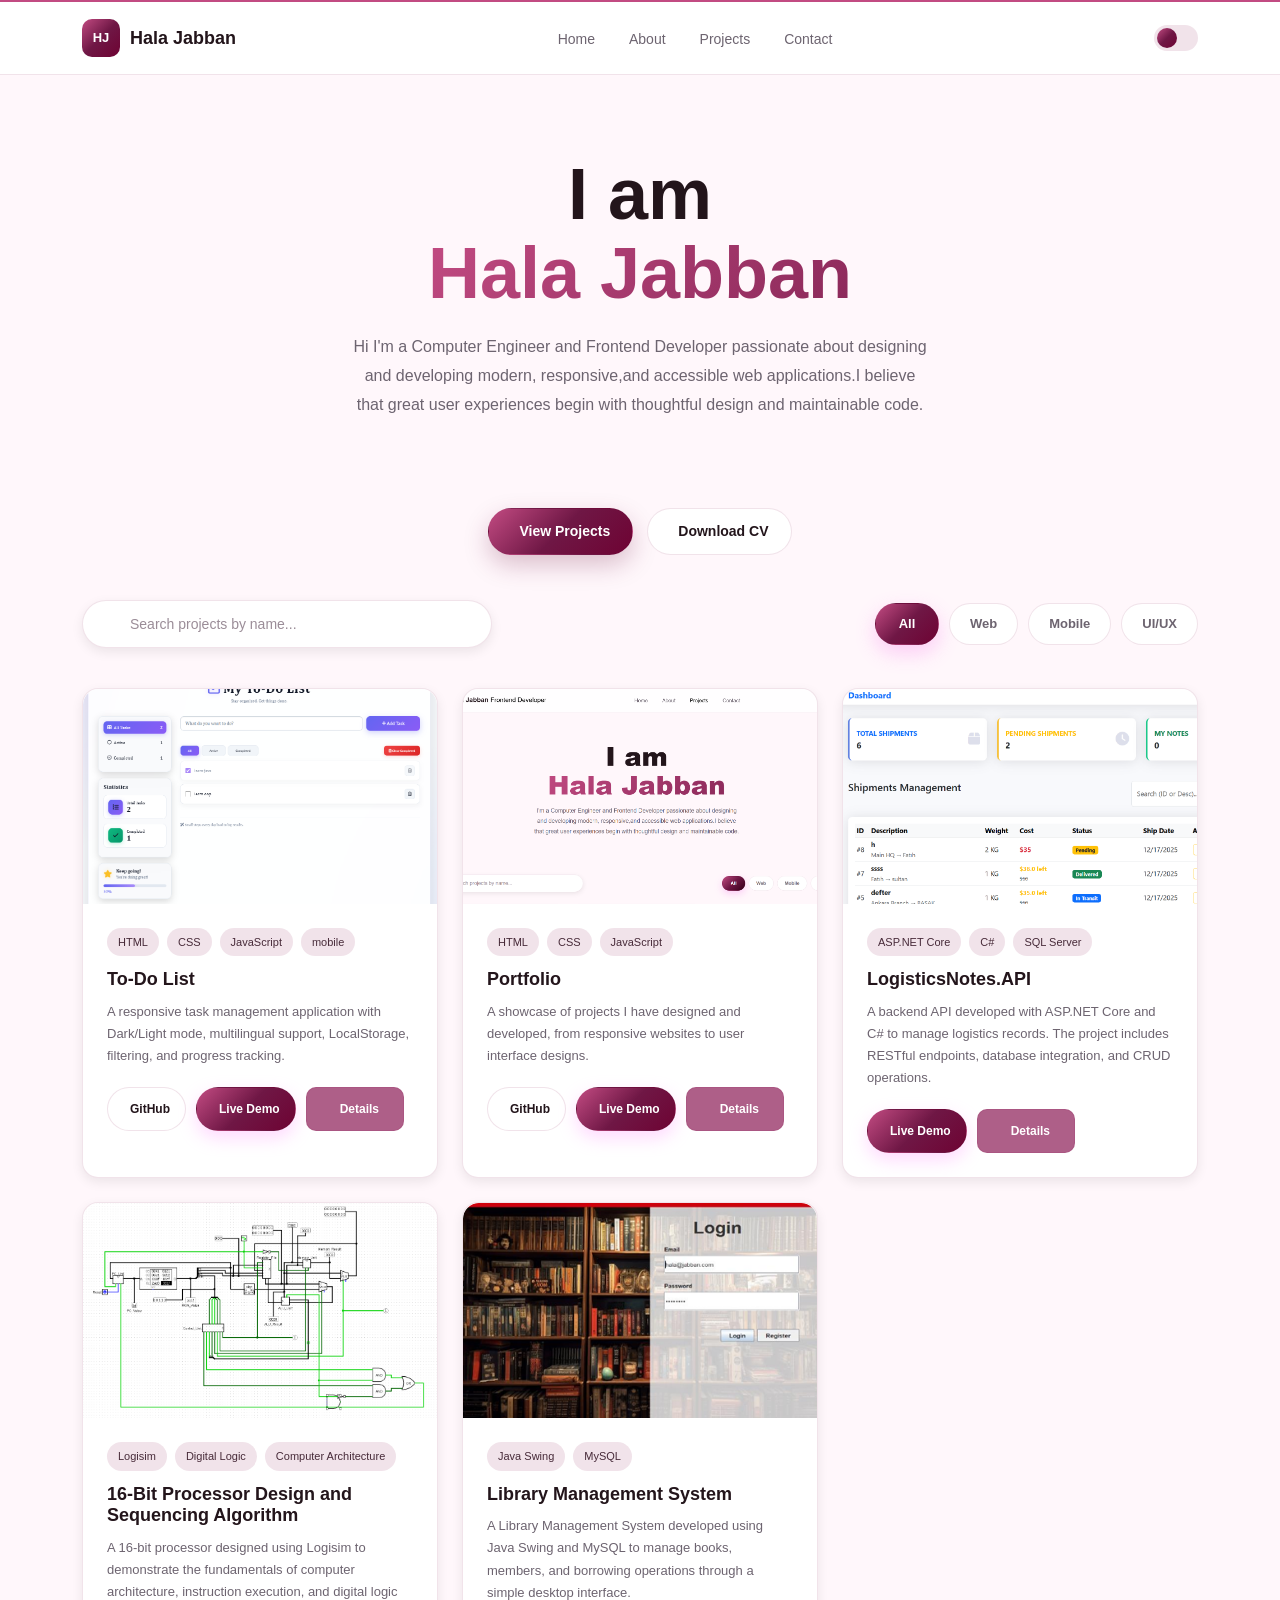
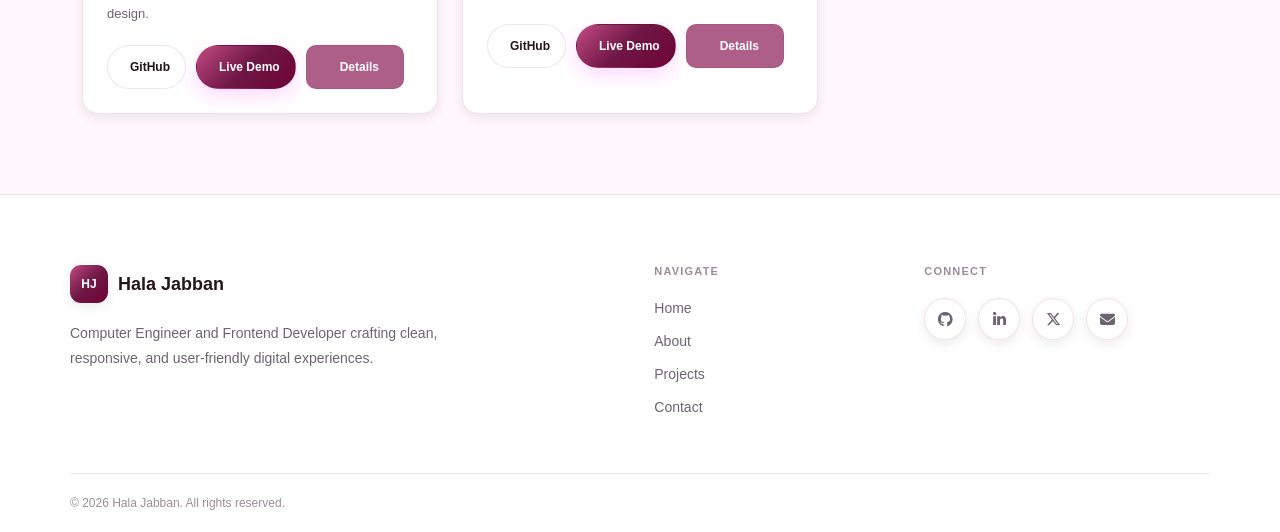
==== commit 80342465: "Updated About page about footer" ====
--- a/index.html
+++ b/index.html
@@ -20,7 +20,7 @@
     <!-- Bootstrap Icons -->
     <link
       rel="stylesheet"
-      href="https://cdn.jsdelivr.net/npm/bootstrap-icons@1.11.3/font/bootstrap-icons.min.css"
+      href="https://cdnjs.cloudflare.com/ajax/libs/font-awesome/6.7.2/css/all.min.css"
     />
 
     <!-- CSS -->
@@ -37,10 +37,10 @@
         <div class="container">
           <!-- Logo -->
 
-         <a class="navbar-brand" href="index.html">
-  <span class="logo-box">HJ</span>
-  <span class="logo-name">Hala Jabban</span>
-</a>
+          <a class="navbar-brand" href="index.html">
+            <span class="logo-box">HJ</span>
+            <span class="logo-name">Hala Jabban</span>
+          </a>
 
           <!-- Mobile -->
 
@@ -98,10 +98,10 @@
               </h1>
 
               <p class="projects-description">
-                Hi  I'm a Computer Engineer and Frontend Developer passionate about
-                designing and developing modern, responsive,and accessible web
-                applications.I believe that great user experiences begin with
-                thoughtful design and maintainable code.
+                Hi I'm a Computer Engineer and Frontend Developer passionate
+                about designing and developing modern, responsive,and accessible
+                web applications.I believe that great user experiences begin
+                with thoughtful design and maintainable code.
               </p>
             </div>
           </div>
@@ -152,12 +152,76 @@
       </div>
     </section>
 
-    <footer class="footer">
+    <footer class="portfolio-footer">
       <div class="container">
-        <p>
-          © 2026 Developed by
-          <strong>Hala Jabban</strong>
-        </p>
+        <div class="footer-main">
+          <!-- Brand -->
+          <div class="footer-brand">
+            <a href="index.html" class="footer-logo">
+              <span class="footer-logo-box">HJ</span>
+              <span class="footer-logo-name">Hala Jabban</span>
+            </a>
+
+            <p>
+              Computer Engineer and Frontend Developer crafting clean,
+              responsive, and user-friendly digital experiences.
+            </p>
+          </div>
+
+          <!-- Navigation -->
+          <div class="footer-column">
+            <h4>Navigate</h4>
+
+            <nav class="footer-links" aria-label="Footer navigation">
+              <a href="index.html">Home</a>
+              <a href="about.html">About</a>
+              <a href="projects.html">Projects</a>
+              <a href="contact.html">Contact</a>
+            </nav>
+          </div>
+
+          <!-- Social Media -->
+          <div class="footer-column">
+            <h4>Connect</h4>
+
+            <div class="footer-socials">
+              <a
+                href="https://github.com/halajabbanER"
+                target="_blank"
+                rel="noopener noreferrer"
+                aria-label="GitHub"
+              >
+                <i class="fa-brands fa-github"></i>
+              </a>
+
+              <a
+                href="https://www.linkedin.com/in/hala-jabban-b88001286"
+                target="_blank"
+                rel="noopener noreferrer"
+                aria-label="LinkedIn"
+              >
+                <i class="fa-brands fa-linkedin-in"></i>
+              </a>
+
+              <a
+                href="#"
+                target="_blank"
+                rel="noopener noreferrer"
+                aria-label="X"
+              >
+                <i class="fa-brands fa-x-twitter"></i>
+              </a>
+
+              <a href="mailto:halajabban003@gmail.com" aria-label="Email">
+                <i class="fa-solid fa-envelope"></i>
+              </a>
+            </div>
+          </div>
+        </div>
+
+        <div class="footer-bottom">
+          <p>© 2026 Hala Jabban. All rights reserved.</p>
+        </div>
       </div>
     </footer>
 
--- a/assets/css/base.css
+++ b/assets/css/base.css
@@ -2,7 +2,7 @@
   /* Gradient */
   --grad-a: #c24b82;
   --grad-b: #6f1745;
-  --grad-c: #340017;
+  --grad-c: #6e0333;
 
   --gradient: linear-gradient(
     135deg,
@@ -281,23 +281,6 @@
   line-height: 1.8;
 }
 
-/* Footer */
-
-.footer {
-  padding: 25px 0;
-
-  background-color: var(--bg-alt);
-  color: var(--text-muted);
-
-  border-top: 1px solid var(--border);
-
-  text-align: center;
-  font-size: 15px;
-}
-
-.footer p {
-  margin: 0;
-}
 
 /* Responsive */
 
@@ -1560,16 +1543,16 @@
 }
 
 .primary-about-btn {
-  background: var(--gradient);
-  color: #ffffff;
-
-  border: 1px solid transparent;
-
-  box-shadow: 0 10px 25px rgba(111, 23, 69, 0.25);
+
+  background-color: var(--surface-solid);
+  color: var(--text);
+
+  border: 1px solid var(--border);
+  
 }
 
 .primary-about-btn:hover {
-  color: #ffffff;
+  color: #681c3c;
 
   transform: translateY(-3px);
 
@@ -1584,13 +1567,11 @@
 }
 
 .secondary-about-btn:hover {
-  color: var(--grad-a);
+  color: #681c3c;
 
   transform: translateY(-3px);
 
-  border-color: var(--grad-a);
-
-  box-shadow: var(--shadow-sm);
+  box-shadow: 0 14px 30px rgba(111, 23, 69, 0.38);
 }
 
 /* ==============================
@@ -1721,4 +1702,626 @@
   .secondary-about-btn {
     width: 100%;
   }
+}
+/* about skills*/
+.skills-section {
+  padding: 90px 20px;
+  background: var(--bg);
+}
+
+.skills-container {
+  width: 100%;
+  max-width: 1180px;
+  margin: 0 auto;
+}
+
+/* Section heading */
+
+.skills-heading {
+  max-width: 750px;
+  margin: 0 auto 60px;
+  text-align: center;
+}
+
+.section-badge {
+  display: inline-flex;
+  align-items: center;
+  justify-content: center;
+  gap: 8px;
+
+  margin-bottom: 16px;
+  padding: 8px 14px;
+
+  color: #e9cbd6;
+  background: rgba(242, 66, 148, 0.894);
+  border: 1px solid rgba(131, 103, 255, 0.16);
+  border-radius: 50px;
+
+  font-size: 11px;
+  font-weight: 700;
+  letter-spacing: 1px;
+}
+
+.badge-dot {
+  width: 6px;
+  height: 6px;
+  background-color: #5e0142;
+  border-radius: 50%;
+}
+
+.skills-heading h2 {
+  margin: 0 0 14px;
+
+  color: var(--heading-color, #b564a2);
+  font-size: clamp(32px, 4vw, 43px);
+  font-weight: 700;
+  line-height: 1.2;
+}
+
+.skills-heading p {
+  margin: 0;
+
+  color: var(--text-muted, #dfdfe4);
+  font-size: 15px;
+  line-height: 1.7;
+}
+
+/* Skills layout */
+
+.skills-grid {
+  display: grid;
+  grid-template-columns: repeat(2, 1fr);
+  gap: 52px;
+}
+
+.skills-column {
+  display: flex;
+  flex-direction: column;
+  gap: 33px;
+}
+
+/* Individual skill */
+
+.skill-item {
+  width: 100%;
+}
+
+.skill-info {
+  display: flex;
+  align-items: center;
+  justify-content: space-between;
+
+  margin-bottom: 12px;
+}
+
+.skill-name {
+  color: var(--heading-color, #7d056d);
+  font-size: 14px;
+  font-weight: 700;
+}
+
+.skill-percentage {
+  color: #da69de;
+  font-size: 14px;
+  font-weight: 600;
+}
+
+/* Progress bar */
+
+.skill-progress {
+  width: 100%;
+  height: 8px;
+
+  overflow: hidden;
+  background-color: #ececef;
+  border-radius: 50px;
+}
+
+.skill-progress-bar {
+  position: relative;
+  height: 100%;
+
+  background: linear-gradient(
+    90deg,
+    #cb559c 0%,
+    #73092e 55%,
+    #90187c 100%
+  );
+
+  border-radius: inherit;
+  animation: fillProgress 1.4s ease forwards;
+}
+
+@keyframes fillProgress {
+  from {
+    width: 0;
+  }
+}
+
+
+/* Responsive */
+
+@media (max-width: 768px) {
+  .skills-section {
+    padding: 70px 20px;
+  }
+
+  .skills-heading {
+    margin-bottom: 45px;
+  }
+
+  .skills-grid {
+    grid-template-columns: 1fr;
+    gap: 33px;
+  }
+
+  .skills-column {
+    gap: 28px;
+  }
+}
+
+@media (max-width: 480px) {
+  .skills-section {
+    padding: 60px 16px;
+  }
+
+  .skills-heading h2 {
+    font-size: 30px;
+  }
+
+  .skills-heading p {
+    font-size: 14px;
+  }
+
+  .skill-name,
+  .skill-percentage {
+    font-size: 13px;
+  }
+
+  .skill-progress {
+    height: 7px;
+  }
+}
+.timeline-section {
+  padding: 100px 0;
+  background: var(--bg);
+}
+
+.timeline {
+  position: relative;
+  max-width: 900px;
+  margin: 70px auto 0;
+}
+
+.timeline::before {
+  content: "";
+  position: absolute;
+  left: 18px;
+  top: 0;
+  bottom: 0;
+  width: 2px;
+  background: linear-gradient(
+    to bottom,
+    var(--grad-a),
+    var(--grad-b),
+    var(--grad-c)
+  );
+}
+
+.timeline-item {
+  position: relative;
+  padding-left: 70px;
+  margin-bottom: 55px;
+}
+
+.timeline-dot {
+  position: absolute;
+  left: 8px;
+  top: 12px;
+
+  width: 20px;
+  height: 20px;
+
+  background: var(--gradient);
+  border: 4px solid var(--bg);
+  border-radius: 50%;
+
+  box-shadow: 0 0 18px rgba(194,75,130,.35);
+}
+
+.timeline-year {
+  display: inline-block;
+
+  margin-bottom: 14px;
+  padding: 6px 16px;
+
+  background: var(--gradient-soft);
+  color: var(--grad-b);
+
+  border: 1px solid rgba(194,75,130,.25);
+  border-radius: 30px;
+
+  font-size: 13px;
+  font-weight: 700;
+}
+
+.timeline-card {
+  padding: 24px;
+
+  background: var(--surface-solid);
+
+  border: 1px solid var(--border);
+  border-radius: var(--radius);
+
+  box-shadow: var(--shadow-sm);
+
+  transition: .35s;
+}
+
+.timeline-card:hover {
+  transform: translateY(-6px);
+  box-shadow: var(--shadow-md);
+}
+
+.timeline-card h3 {
+  color: var(--text);
+  font-size: 22px;
+  margin-bottom: 10px;
+}
+
+.timeline-card h4 {
+  color: var(--grad-a);
+  font-size: 15px;
+  margin-bottom: 15px;
+}
+
+.timeline-card p {
+  color: var(--text-muted);
+  line-height: 1.8;
+}
+/* ==========================
+   Technologies Section
+========================== */
+
+.technologies-section {
+  padding: 90px 20px;
+  background-color: var(--bg);
+}
+
+.technologies-section .container {
+  width: 100%;
+  max-width: 1180px;
+  margin: 0 auto;
+}
+
+.technologies-grid {
+  display: grid !important;
+  grid-template-columns: repeat(5, minmax(120px, 1fr));
+  gap: 20px;
+  margin-top: 50px;
+}
+
+.technology-card {
+  min-height: 145px;
+
+  display: flex !important;
+  flex-direction: column;
+  align-items: center;
+  justify-content: center;
+
+  padding: 22px 15px;
+
+  background-color: var(--surface-solid);
+  border: 1px solid var(--border);
+  border-radius: var(--radius);
+
+  box-shadow: var(--shadow-sm);
+
+  text-align: center;
+
+  transition:
+    transform 0.35s ease,
+    box-shadow 0.35s ease,
+    border-color 0.35s ease;
+}
+
+.technology-card:hover {
+  transform: translateY(-7px);
+  border-color: var(--grad-a);
+  box-shadow: var(--shadow-md);
+}
+
+.technology-card i {
+  display: block;
+
+  margin-bottom: 15px;
+
+  color: var(--grad-a);
+  font-size: 38px;
+
+  transition: transform 0.35s ease;
+}
+
+.technology-card:hover i {
+  transform: scale(1.12);
+}
+
+.technology-card h4 {
+  margin: 0;
+
+  color: var(--text);
+  font-family: var(--font-display);
+  font-size: 14px;
+  font-weight: 600;
+}
+
+/* Tablet */
+
+@media (max-width: 991px) {
+  .technologies-grid {
+    grid-template-columns: repeat(3, 1fr);
+  }
+}
+
+/* Mobile */
+
+@media (max-width: 600px) {
+  .technologies-section {
+    padding: 65px 16px;
+  }
+
+  .technologies-grid {
+    grid-template-columns: repeat(2, 1fr);
+    gap: 14px;
+    margin-top: 40px;
+  }
+
+  .technology-card {
+    min-height: 120px;
+    padding: 18px 10px;
+  }
+
+  .technology-card i {
+    font-size: 32px;
+  }
+
+  .technology-card h4 {
+    font-size: 13px;
+  }
+}
+/* ==============================
+   Portfolio Footer
+============================== */
+
+.portfolio-footer {
+  padding: 70px 0 20px;
+
+  background-color: var(--bg-alt);
+  color: var(--text-muted);
+
+  border-top: 1px solid var(--border);
+}
+
+.portfolio-footer .container {
+  width: 100%;
+  max-width: var(--container);
+  margin: 0 auto;
+  padding: 0 20px;
+}
+
+/* Main layout */
+
+.footer-main {
+  display: grid;
+  grid-template-columns: minmax(280px, 1.8fr) 0.7fr 1fr;
+
+  gap: 70px;
+  padding-bottom: 55px;
+}
+
+/* Brand */
+
+.footer-brand {
+  max-width: 400px;
+}
+
+.footer-logo {
+  display: inline-flex;
+  align-items: center;
+
+  gap: 10px;
+  margin-bottom: 18px;
+
+  color: var(--text);
+  text-decoration: none;
+}
+
+.footer-logo-box {
+  width: 38px;
+  height: 38px;
+
+  display: inline-flex;
+  align-items: center;
+  justify-content: center;
+
+  background: var(--gradient);
+  color: #ffffff;
+
+  border-radius: 11px;
+
+  font-size: 12px;
+  font-weight: 800;
+
+  box-shadow: var(--shadow-sm);
+}
+
+.footer-logo-name {
+  color: var(--text);
+
+  font-family: var(--font-display);
+  font-size: 18px;
+  font-weight: 700;
+}
+
+.footer-brand p {
+  max-width: 370px;
+  margin: 0;
+
+  color: var(--text-muted);
+
+  font-size: 14px;
+  line-height: 1.8;
+}
+
+/* Footer columns */
+
+.footer-column h4 {
+  margin-bottom: 20px;
+
+  color: var(--text-faint);
+
+  font-size: 11px;
+  font-weight: 800;
+
+  letter-spacing: 1.2px;
+  text-transform: uppercase;
+}
+
+/* Links */
+
+.footer-links {
+  display: flex;
+  flex-direction: column;
+
+  gap: 12px;
+}
+
+.footer-links a {
+  width: fit-content;
+
+  color: var(--text-muted);
+
+  font-size: 14px;
+  text-decoration: none;
+
+  transition:
+    color 0.3s ease,
+    transform 0.3s ease;
+}
+
+.footer-links a:hover {
+  color: var(--grad-a);
+  transform: translateX(5px);
+}
+
+/* Social icons */
+
+.footer-socials {
+  display: flex;
+  align-items: center;
+  flex-wrap: wrap;
+
+  gap: 12px;
+}
+
+.footer-socials a {
+  width: 42px;
+  height: 42px;
+
+  display: inline-flex;
+  align-items: center;
+  justify-content: center;
+
+  background-color: var(--surface-solid);
+  color: var(--text-muted);
+
+  border: 1px solid var(--border);
+  border-radius: 50%;
+
+  font-size: 15px;
+  text-decoration: none;
+
+  box-shadow: var(--shadow-sm);
+
+  transition:
+    color 0.3s ease,
+    background-color 0.3s ease,
+    border-color 0.3s ease,
+    transform 0.3s ease,
+    box-shadow 0.3s ease;
+}
+
+.footer-socials a:hover {
+  background: var(--gradient);
+  color: #ffffff;
+
+  border-color: transparent;
+
+  transform: translateY(-5px);
+
+  box-shadow: var(--shadow-md);
+}
+
+/* Bottom footer */
+
+.footer-bottom {
+  display: flex;
+  align-items: center;
+  justify-content: space-between;
+
+  gap: 20px;
+  padding-top: 20px;
+
+  border-top: 1px solid var(--border);
+}
+
+.footer-bottom p {
+  margin: 0;
+
+  color: var(--text-faint);
+
+  font-size: 12px;
+}
+
+.footer-bottom span {
+  color: var(--grad-a);
+  font-weight: 600;
+}
+
+/* Responsive */
+
+@media (max-width: 991px) {
+  .footer-main {
+    grid-template-columns: 1.5fr 1fr;
+    gap: 45px;
+  }
+
+  .footer-brand {
+    grid-column: 1 / -1;
+    max-width: 100%;
+  }
+}
+
+@media (max-width: 600px) {
+  .portfolio-footer {
+    padding-top: 55px;
+  }
+
+  .footer-main {
+    grid-template-columns: 1fr;
+    gap: 38px;
+
+    padding-bottom: 40px;
+  }
+
+  .footer-brand {
+    grid-column: auto;
+  }
+
+  .footer-bottom {
+    flex-direction: column;
+    align-items: flex-start;
+
+    gap: 10px;
+  }
 }
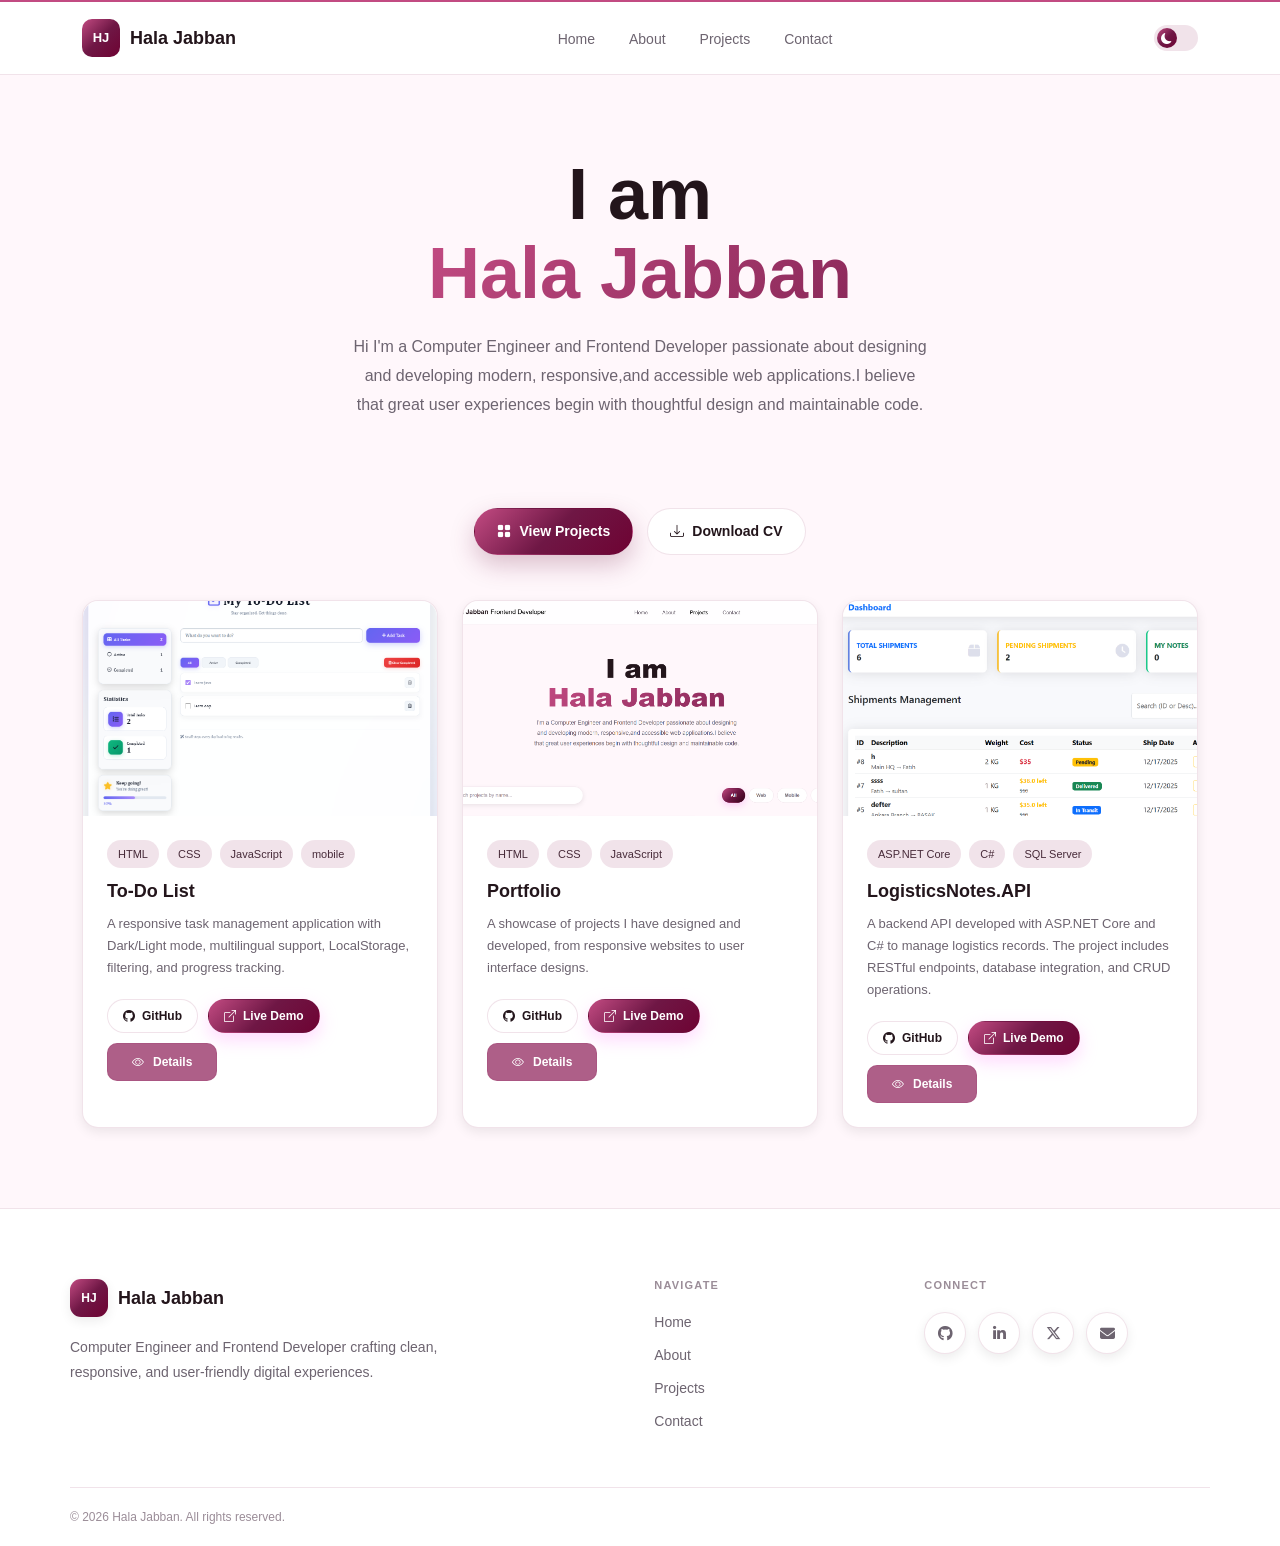
==== commit 848391f5: "update new features" ====
--- a/index.html
+++ b/index.html
@@ -18,6 +18,12 @@
     />
 
     <!-- Bootstrap Icons -->
+    <link
+      rel="stylesheet"
+      href="https://cdn.jsdelivr.net/npm/bootstrap-icons@1.11.3/font/bootstrap-icons.min.css"
+    />
+
+    <!-- Font Awesome (used for footer social icons) -->
     <link
       rel="stylesheet"
       href="https://cdnjs.cloudflare.com/ajax/libs/font-awesome/6.7.2/css/all.min.css"
@@ -227,5 +233,6 @@
 
     <script src="https://cdn.jsdelivr.net/npm/bootstrap@5.3.3/dist/js/bootstrap.bundle.min.js"></script>
     <script src="assets/js/projects.js"></script>
+    <script src="assets/js/theme.js"></script>
   </body>
-</html>
+</html>
--- a/assets/css/dark-theme.css
+++ b/assets/css/dark-theme.css
@@ -9,9 +9,10 @@
   --text-faint: #93858f;
   --nav-bg: rgba(18, 6, 13, 0.92);
   --input-bg: #f5edf1;
+  --primary-color: #f5c9de;
   --primary-light: rgba(251, 244, 247, 0.18);
   --blob-opacity: 0.35;
   --shadow-sm: 0 4px 12px rgba(0, 0, 0, 0.35);
   --shadow-md: 0 10px 28px rgba(0, 0, 0, 0.45);
   --shadow-lg: 0 20px 50px rgba(0, 0, 0, 0.55);
-}
+}
--- a/assets/css/base.css
+++ b/assets/css/base.css
@@ -570,12 +570,19 @@
 
   font-size: 12px;
   font-weight: 600;
+  line-height: 1;
 
   text-decoration: none;
 
   transition:
     transform 0.3s ease,
     box-shadow 0.3s ease;
+}
+
+.project-btn i {
+  display: inline-flex;
+  align-items: center;
+  line-height: 1;
 }
 
 .github-btn {
@@ -2324,4 +2331,435 @@
 
     gap: 10px;
   }
+}
+/* ==============================
+   Contact Section
+============================== */
+
+.contact-section {
+  padding: 90px 20px;
+  background: var(--bg);
+  color: var(--text);
+}
+
+.contact-section .container {
+  width: 100%;
+  max-width: var(--container);
+  margin: 0 auto;
+}
+
+/* ==============================
+   Contact Heading
+============================== */
+
+.contact-section .skills-heading h2 span {
+  background: var(--gradient);
+  background-clip: text;
+  -webkit-background-clip: text;
+
+  color: transparent;
+  -webkit-text-fill-color: transparent;
+}
+
+/* ==============================
+   Contact Cards
+============================== */
+
+.contact-cards {
+  display: grid;
+  grid-template-columns: repeat(3, 1fr);
+
+  gap: 22px;
+  margin-top: 50px;
+}
+
+.contact-card {
+  min-height: 170px;
+
+  display: flex;
+  flex-direction: column;
+  justify-content: center;
+
+  padding: 28px;
+
+  background: var(--surface-solid);
+  border: 1px solid var(--border);
+  border-radius: var(--radius);
+
+  box-shadow: var(--shadow-sm);
+
+  transition:
+    transform 0.35s ease,
+    box-shadow 0.35s ease,
+    border-color 0.35s ease;
+}
+
+.contact-card:hover {
+  transform: translateY(-7px);
+  border-color: var(--grad-a);
+  box-shadow: var(--shadow-md);
+}
+
+.contact-icon {
+  width: 48px;
+  height: 48px;
+
+  display: flex;
+  align-items: center;
+  justify-content: center;
+
+  margin-bottom: 18px;
+
+  background: var(--gradient-soft);
+  color: var(--grad-a);
+
+  border: 1px solid var(--border);
+  border-radius: 14px;
+
+  font-size: 20px;
+}
+
+.contact-card h4 {
+  margin-bottom: 8px;
+
+  color: var(--text);
+
+  font-family: var(--font-display);
+  font-size: 16px;
+  font-weight: 700;
+}
+
+.contact-card p,
+.contact-card a {
+  margin: 0;
+
+  color: var(--text-muted);
+
+  font-size: 14px;
+  line-height: 1.7;
+  text-decoration: none;
+}
+
+.contact-card a:hover {
+  color: var(--grad-a);
+}
+
+/* ==============================
+   Contact Layout
+============================== */
+
+.contact-wrapper {
+  display: grid;
+  grid-template-columns: minmax(0, 1.15fr) minmax(320px, 0.85fr);
+
+  gap: 32px;
+  margin-top: 45px;
+}
+
+/* ==============================
+   Contact Form
+============================== */
+
+.contact-form {
+  padding: 35px;
+
+  background: var(--surface-solid);
+  border: 1px solid var(--border);
+  border-radius: var(--radius-lg);
+
+  box-shadow: var(--shadow-sm);
+}
+
+.contact-form h3 {
+  margin-bottom: 28px;
+
+  color: var(--text);
+
+  font-family: var(--font-display);
+  font-size: 24px;
+  font-weight: 700;
+}
+
+.contact-form form {
+  width: 100%;
+}
+
+.form-row {
+  display: grid;
+  grid-template-columns: repeat(2, 1fr);
+
+  gap: 18px;
+}
+
+.form-group {
+  display: flex;
+  flex-direction: column;
+
+  gap: 9px;
+  margin-bottom: 20px;
+}
+
+.form-group label {
+  color: var(--text-muted);
+
+  font-size: 13px;
+  font-weight: 600;
+}
+
+.form-group input,
+.form-group textarea {
+  width: 100%;
+
+  padding: 14px 16px;
+
+  background: var(--surface);
+  color: var(--text);
+
+  border: 1px solid var(--border);
+  border-radius: var(--radius-sm);
+
+  font-family: var(--font-body);
+  font-size: 14px;
+
+  outline: none;
+
+  transition:
+    border-color 0.3s ease,
+    box-shadow 0.3s ease,
+    background-color 0.3s ease;
+}
+
+.form-group textarea {
+  min-height: 150px;
+  resize: vertical;
+}
+
+.form-group input::placeholder,
+.form-group textarea::placeholder {
+  color: var(--text-faint);
+}
+
+.form-group input:focus,
+.form-group textarea:focus {
+  border-color: var(--grad-a);
+
+  box-shadow: 0 0 0 4px rgba(194, 75, 130, 0.14);
+}
+
+/* Send Button */
+
+.contact-form .primary-btn {
+  min-height: 48px;
+
+  padding: 0 24px;
+
+  border: none;
+  border-radius: 50px;
+
+  cursor: pointer;
+}
+
+/* ==============================
+   Contact Map
+============================== */
+
+.contact-map {
+  min-height: 100%;
+
+  display: flex;
+  align-items: center;
+  justify-content: center;
+
+  padding: 35px;
+
+  background:
+    radial-gradient(
+      circle at center,
+      rgba(194, 75, 130, 0.12),
+      transparent 55%
+    ),
+    var(--surface-solid);
+
+  border: 1px solid var(--border);
+  border-radius: var(--radius-lg);
+
+  box-shadow: var(--shadow-sm);
+}
+
+.map-content {
+  max-width: 340px;
+
+  text-align: center;
+}
+
+.map-content > i {
+  width: 72px;
+  height: 72px;
+
+  display: inline-flex;
+  align-items: center;
+  justify-content: center;
+
+  margin-bottom: 22px;
+
+  background: var(--gradient);
+  color: #ffffff;
+
+  border-radius: 50%;
+
+  font-size: 28px;
+
+  box-shadow: var(--shadow-md);
+
+  animation: mapFloat 3s ease-in-out infinite;
+}
+
+@keyframes mapFloat {
+  0%,
+  100% {
+    transform: translateY(0);
+  }
+
+  50% {
+    transform: translateY(-8px);
+  }
+}
+
+.map-content h4 {
+  margin-bottom: 10px;
+
+  color: var(--text);
+
+  font-family: var(--font-display);
+  font-size: 20px;
+  font-weight: 700;
+}
+
+.map-content p {
+  margin-bottom: 24px;
+
+  color: var(--text-muted);
+
+  font-size: 14px;
+  line-height: 1.7;
+}
+
+/* ==============================
+   Social Links
+============================== */
+
+.social-links {
+  display: flex;
+  align-items: center;
+  justify-content: center;
+
+  gap: 12px;
+}
+
+.social-links a {
+  width: 44px;
+  height: 44px;
+
+  display: inline-flex;
+  align-items: center;
+  justify-content: center;
+
+  background: var(--surface-solid);
+  color: var(--text-muted);
+
+  border: 1px solid var(--border);
+  border-radius: 50%;
+
+  font-size: 16px;
+  text-decoration: none;
+
+  box-shadow: var(--shadow-sm);
+
+  transition:
+    transform 0.3s ease,
+    color 0.3s ease,
+    background 0.3s ease,
+    border-color 0.3s ease;
+}
+
+.social-links a:hover {
+  background: var(--gradient);
+  color: #ffffff;
+
+  border-color: transparent;
+
+  transform: translateY(-5px);
+}
+
+/* ==============================
+   Responsive
+============================== */
+
+@media (max-width: 991px) {
+  .contact-cards {
+    grid-template-columns: repeat(2, 1fr);
+  }
+
+  .contact-card:last-child {
+    grid-column: 1 / -1;
+  }
+
+  .contact-wrapper {
+    grid-template-columns: 1fr;
+  }
+
+  .contact-map {
+    min-height: 360px;
+  }
+}
+
+@media (max-width: 768px) {
+  .contact-section {
+    padding: 70px 18px;
+  }
+
+  .contact-cards {
+    grid-template-columns: 1fr;
+  }
+
+  .contact-card:last-child {
+    grid-column: auto;
+  }
+
+  .form-row {
+    grid-template-columns: 1fr;
+    gap: 0;
+  }
+
+  .contact-form {
+    padding: 28px 22px;
+  }
+}
+
+@media (max-width: 480px) {
+  .contact-section {
+    padding: 60px 15px;
+  }
+
+  .contact-card {
+    min-height: 150px;
+    padding: 22px;
+  }
+
+  .contact-form {
+    padding: 24px 18px;
+  }
+
+  .contact-form h3 {
+    font-size: 21px;
+  }
+
+  .contact-map {
+    min-height: 320px;
+    padding: 25px 18px;
+  }
+
+  .contact-form .primary-btn {
+    width: 100%;
+  }
 }
